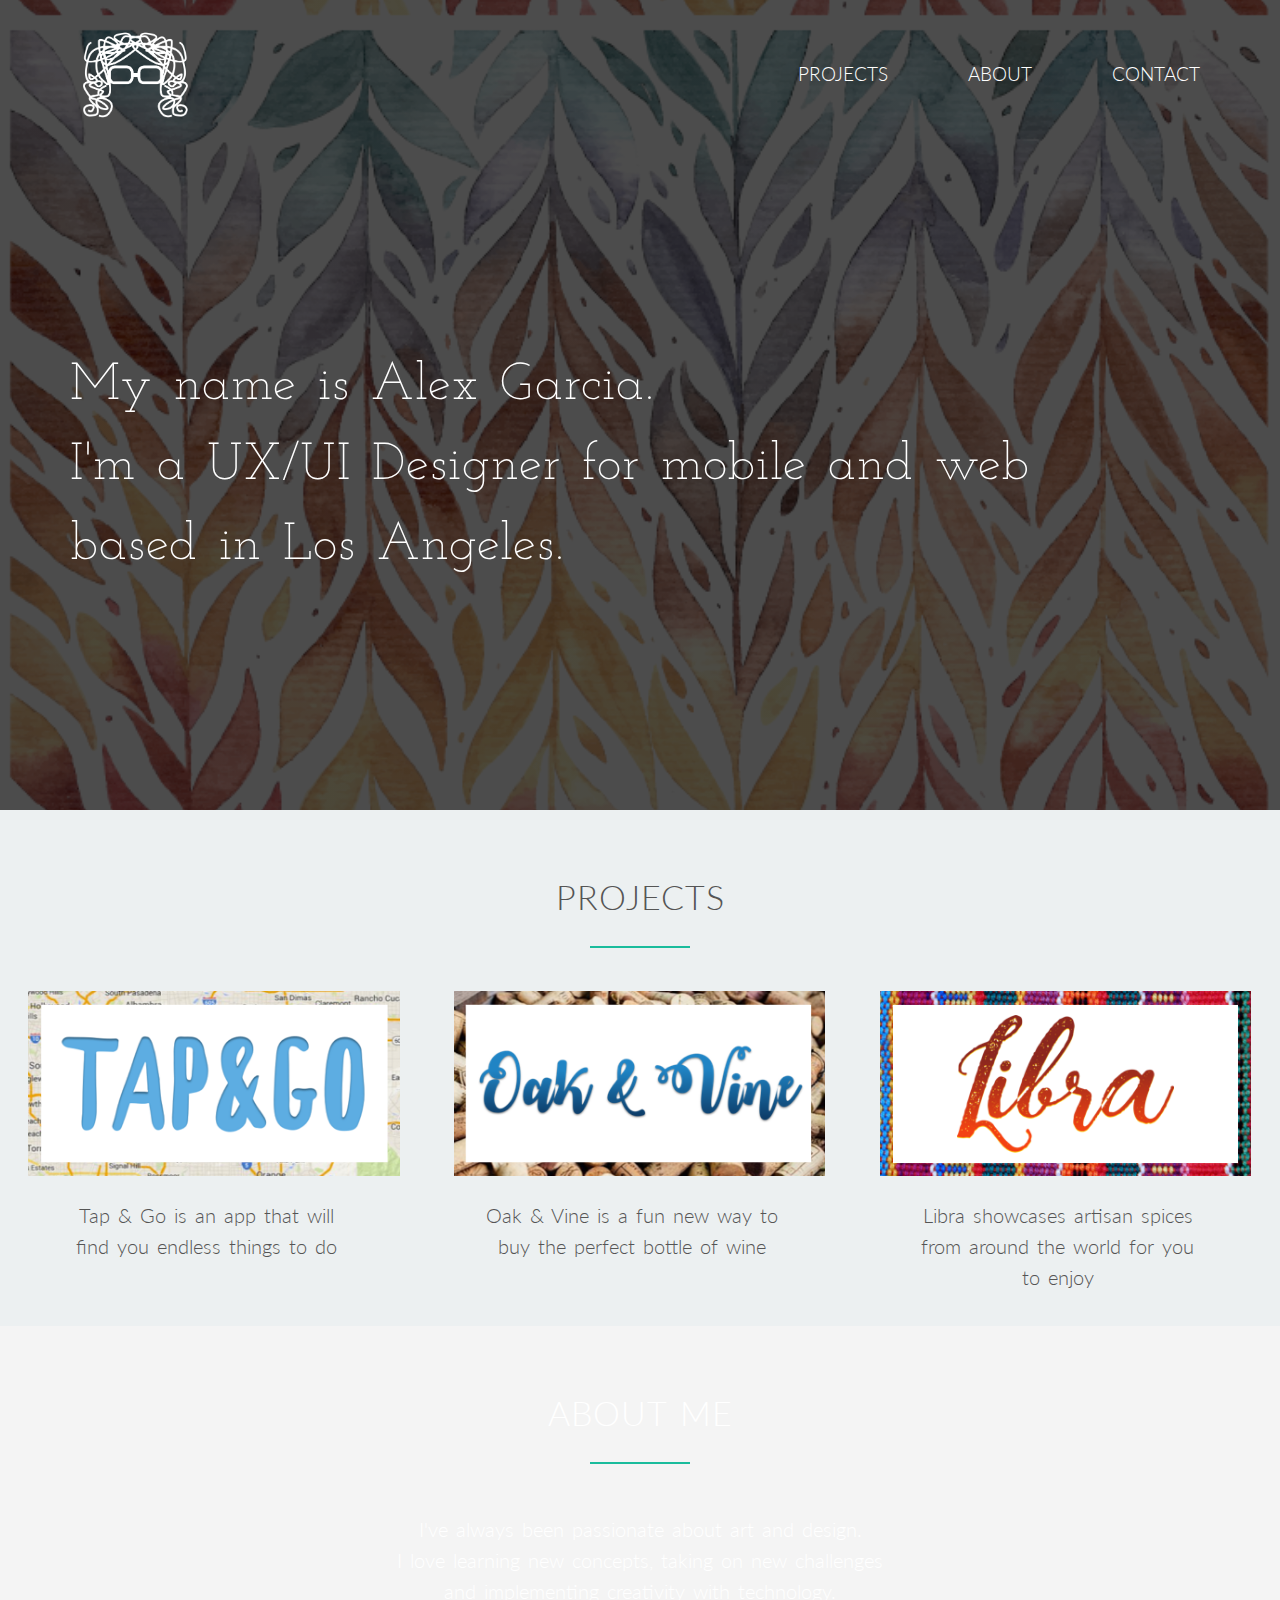
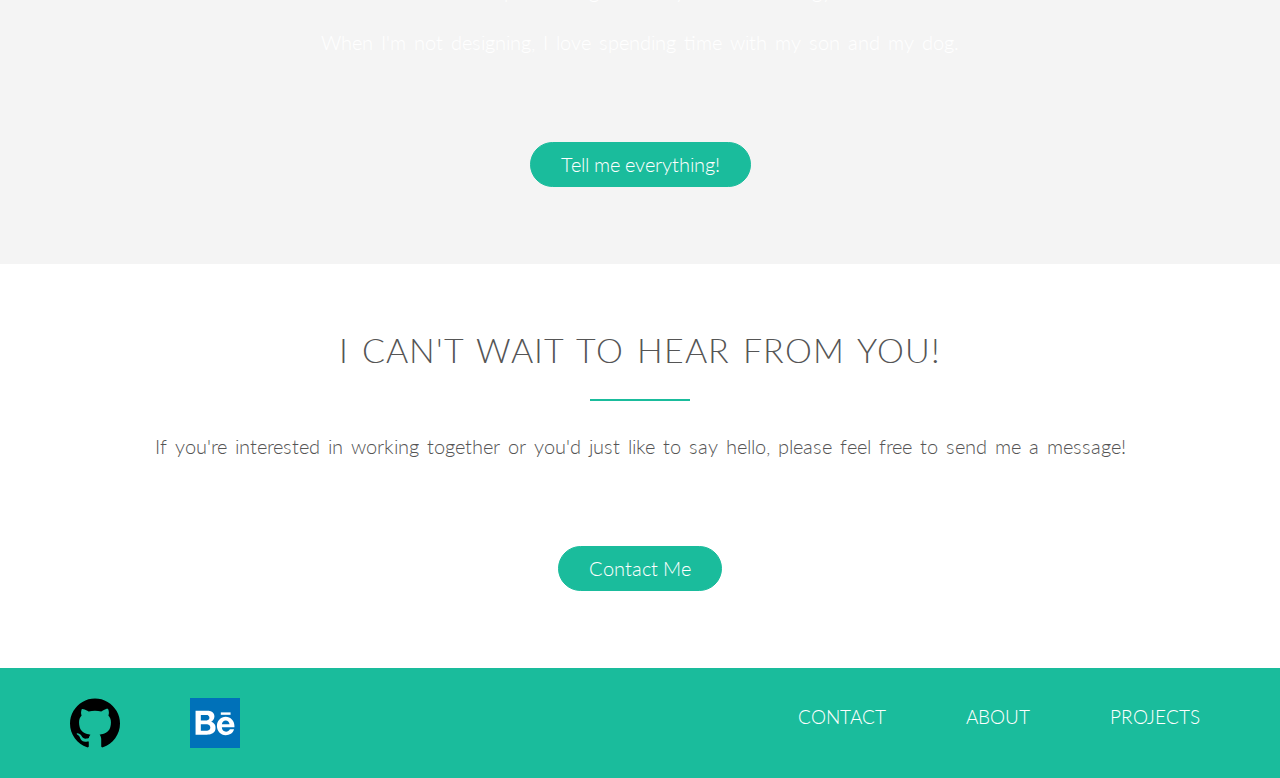
==== index.html @ c949fff4 "fixed some padding" ====
<!DOCTYPE html>
<html>
<head>
<title>Alex Garcia - Web Designer</title>
    
    <link rel="stylesheet" type="text/css" href="styles/normalize.css">
    <link rel="stylesheet" type="text/css" href="styles/main.css">
    <link rel="stylesheet" type="text/css" href="styles/form.css">
    <link href="https://fonts.googleapis.com/css?family=Lato:300,400" rel="stylesheet">
    <link href="https://fonts.googleapis.com/css?family=Josefin+Slab:300" rel="stylesheet">
    
        <!-- Global site tag (gtag.js) - Google Analytics -->
<script async src="https://www.googletagmanager.com/gtag/js?id=UA-108072316-1"></script>
<script>
  window.dataLayer = window.dataLayer || [];
  function gtag(){dataLayer.push(arguments);}
  gtag('js', new Date());

  gtag('config', 'UA-108072316-1');
</script>
    
</head>

<body>
    
    <header>
            <nav>
                <div class="row">
                    <a href="index.html"><img src="assets/alexface.png" alt="logo" class="logo"></a>
                    <ul class="main-nav">
                        <li><a href="#projects">Projects</a></li>
                        <li><a href="about.html">About</a></li>
                        <li><a href="contact.html">Contact</a></li>
                    </ul>
                </div>
            </nav>          
            
        <div class="hero-text-box">
            <h1>My name is Alex Garcia. <br> I'm a UX/UI Designer for mobile and web <br> based in Los Angeles.</h1>
        </div>
        
    </header>
        
        <section  id="projects" class="section-projects">
            <div class="row">
                <h2>Projects</h2>
            </div>
            <div class="row">
                <div class="col span-1-of-3">
                    <div class="projects">
                        <a href="tapgo.html"><img src="assets/tapgohover1.png"></a>
                        <p class="summary">Tap & Go is an app that will find you endless things to do</p> 
                    </div>
                </div>     
                
                 <div class="col span-1-of-3">
                    <div class="projects">
                        <a href="oakvine.html"><img src="assets/oakvinehover1.png"></a>
                        <p class="summary">Oak & Vine is a fun new way to buy the perfect bottle of wine</p> 
                     </div>
                </div>
                
                 <div class="col span-1-of-3">
                    <div class="projects">
                        <a href="libra.html"><img src="assets/librahover1.png"></a>
                        <p class="summary">Libra showcases artisan spices from around the world for you to enjoy</p> 
                        </div>
                     </div>
        </div>
    </section>
    
        <section class="section-about" id="about">
            <div class="row">
                <h2>About Me</h2>
            </div>
            
            <div class="row">
                <p class="summary">I've always been passionate about art and design. <br>
                    I love learning new concepts, taking on new challenges <br>
                    and implementing creativity with technology.
                </p> 
                <p class="summary">When I'm not designing, I love spending time with my son and my dog.
                </p> 
                
            </div>
            <div class="padding-btm"><a href="about.html" class="btn btn-full">Tell me everything!</a></div>
            </section>
            
            
        <section id="contact" class="section-contact">
            <div class="row">
                <h2>I can't wait to hear from you!</h2>
                <p> If you're interested in working together or you'd just like to say hello, please feel free to send me a message!</p>
                <div class="padding-btm"><a href="contact.html" class="btn btn-full">Contact Me</a></div>
            </div>
        </section> 
    
        <section class="footer-section">
            <div class="row">
                  <ul class="footer-nav-ext">
                    <li><a href="#" class="btn-app"><img src="assets/github.svg" alt="github"></a></li>
                    <li><a href="#" class="btn-app"><img src="assets/behance.svg" alt="behance"></a></li>
                </ul>
                
                    <ul class="footer-nav">
                        <li><a href="#projects">Projects</a></li>
                        <li><a href="about.html">About</a></li>
                        <li><a href="contact.html">Contact</a></li>
                    </ul>
            </div>
        </section>
                
    </body>
</html>
---- styles/main.css ----
/*-------------------------*/
/*-- BASIC SETUP ----------*/
/*-------------------------*/

html {
    background-color: #f4f4f4;
    color: #555;
    font-family: 'Lato', 'Arial', sans-serif;
    font-size: 20px;
    text-rendering: optimizeLegibility;
}


div {
    text-align: center;
}

.container {
  width: 90%;
  margin: 0 auto;
}

.row-oak {
    max-width: 1140px;
    margin: 0 auto;
    margin-top: 5%;
    margin: 0 auto;
}

.box {
    padding: 1%;
}

.clearfix {zoom: 1}
.clearfix:after {
    content: '.';
    clear: both;
    display: block;
    height: 0;
    visibility: hidden;
}

.summary-about {
    font-size: 110%;
    text-align: center;
    font-weight: 300;
    line-height: 175%;
    color: #fff;
}


.summary-proto {
    font-size: 100%;
    text-align: center;
    font-weight: 300;
    line-height: 175%;
    color: #555;
    margin: 0px 80px 20px 80px;
}

.row-pad {
    margin-top: 30px;
}


.no-pad h2 {
    margin-top: 0% !important;
}

/*-------------------------*/
/*-- HEADER  --------------*/
/*-------------------------*/

header {
    background-image: linear-gradient(rgba(0, 0, 0, 0.7), rgba(0, 0, 0, 0.7)), url(img/watercolor.png);
    background-size: contain;
    background-position: center;
    height: 90vh;
    background-attachment: fixed;
}

.hero-text-box {
    position: absolute;
    width: 1140px;
    top: 50%;
    left: 50%;
    transform: translate(-50%, -50%); 
}

h1 {
    margin-top: 6%;
    color: #fff; 
    font-size: 260%;
    line-height: 80px;
    text-align: left;
    font-family: 'Josefin Slab';
    letter-spacing: 1px;
    word-spacing: 4px;
    font-weight: 300;
}

 
h2 {
    font-weight: 300;
    text-transform: uppercase;
    letter-spacing: 1px;
    word-spacing: 3px;
    font-size: 170%;
    text-align: center;
    margin-bottom: 30px;
    padding-top: 3%;
}


    

h2:after {
    display: block;
    height: 2px;
    background-color: #1abc9c;
    content: " ";
    width: 100px;
    margin: 0 auto;
    margin-top: 30px;
}

h3 {
    font-weight: 300;
    text-transform: uppercase;
    letter-spacing: 1px;
    word-spacing: 3px;
    font-size: 110%;
    text-align: center;
    color: #1abc9c;
    margin-top: 12%;
}

p {
    font-size: 100%;
    line-height: 155%;
    font-weight: 300;
    word-spacing: 3px;
    padding: 0px 60px 0px 60px;
    text-align: center;
}


p2 {
    font-size: 100%;
    line-height: 160%;
    font-weight: 300;
    word-spacing: 3px;
    padding: 0px 210px 0px 210px;
    text-align: center;
}

.logo {
    height: 90px;
    width: auto;
    float: left;
    margin-left: 80px;
    margin-top: 30px;
}


.span-pad {
    margin-top: 30px;
}


/*-------------------------*/
/*-- NAVIGATION    --------*/
/*-------------------------*/

.main-nav {
    float: right; 
    list-style: none;
    margin-top: 55px;
    padding-right: 80px;
}

.main-nav li {
    display: inline-block;
    margin-left: 80px;
}


.main-nav li a:link,
.main-nav li a:visited {
    padding: 8px 0px;
    color: #fff;
    text-decoration: none;
    text-transform: uppercase;
    font-size: 95%;
    font-weight: 300;
    border-bottom: 2px solid transparent;
    transition: border-bottom 0.2s;
}

.main-nav li a:hover,
.main-nav li a:active {
    border-bottom: 2px solid #1abc9c;
}

/*-------------------------*/
/*-- PROJECTS   --------*/
/*-------------------------*/

.section-projects h2,
.section-projects h3,
.section-projects p {
    color: #555;
    text-align: center;
}

.section-steps {
    background-color: #ecf0f1;
}

.steps-box:first-child {
    text-align: center;
    margin-top: 60px;
}

/*.project-buttons {
    margin-top: 40px;
    margin-bottom: 30px;
} */

.btn-app:link,
.btn-app:visited {
    border: 0;
}

.btn-app img {
    height: 50px;
    width: auto;
    padding-left: 50px;
    display: block;
}

.section-projects {
    background-color: #ecf0f1;
    background-size: contain;
    background-attachment: fixed;
}

.projects img {
    width: 90%;
    height: auto; 
    margin-left: 15px;
}

.padding-btm {
    padding-bottom: 6%;
}

.padding-top {
    padding-top: 6%;
}


.margin-right {
    margin-right: 6%;
}

.proj-title {
    background-color: #f4f4f4;
    padding-top: 5px;
    height: 175px;
    text-align: center;
}

/*-------------------------*/
/*-- ABOUT ME      --------*/
/*-------------------------*/


.section-about {
    background-image: linear-gradient(rgba(0, 0, 0, 0.7), rgba(0, 0, 0, 0.7)), url(img/watercolor2.jpg);
    background-size: contain;
    background-position: center;
    height: 100;
    background-attachment: fixed;
}

.section-about h2 {
    color: #fff;
    font-size: 170%;
    text-align: center;
    margin-bottom: 30px;
    font-weight: 300;
}

.section-about h3 {
    color: #fff;
    font-size: 130%;
}

.section-about p {
    color: #fff;
    font-weight: 300;
}

/*-------------------------*/
/*-- FOOTER       --------*/
/*-------------------------*/


.footer-section {
    background-color: #1abc9c;
    padding: 30px 0px;
    
}

.footer-nav li {
    float: right; 
    list-style: none;
    display: inline-block;
    margin-right: 80px;
}


.footer-nav li a:link,
.footer-nav li a:visited {
    padding: 8px 0px;
    color: #fff;
    text-decoration: none;
    text-transform: uppercase;
    font-size: 95%;
    font-weight: 300;
    border-bottom: 2px solid transparent;
    transition: border-bottom 0.2s;
}

.footer-nav li a:hover,
.footer-nav li a:active {
    border-bottom: 2px solid #555;
}


.footer-nav-ext li{
    float: left; 
    list-style: none;
    display: inline;
    margin-left: 20px;
}


/*-------------------------*/
/*-- BUTTONS       --------*/
/*-------------------------*/

.btn:link,
.btn:visited,
input[type=submit] {
    display: inline-block;
    padding: 10px 30px;
    font-weight: 300;
    text-decoration: none;
    border-radius: 200px; 
    transition: background-color 0.2s, border 0.2s, color 0.2s;
    margin-top: 5%;
}

.btn-full:link,
.btn-full:visited,
input[type=submit] {
    background-color: #1abc9c;
    border: 1px solid #1abc9c;
    color: #fff;
}


.btn-full:hover,
.btn-full:active {
    border: 1px solid #16a085;
}
    

.btn:hover,
.btn:active,
input[type=submit]:hover,
input[type=submit]:active {
    background-color: #16a085;
}

/*-------------------------*/
/*-- TAP & GO      --------*/
/*-------------------------*/


.nav-tap {
    background-image: linear-gradient(rgba(0, 0, 0, 0.7), rgba(0, 0, 0, 0.7)), url(img/watercolor.png);
    background-size: contain;
    background-position: center;
    height: 150px;
    background-attachment: fixed;
}

.next-btn {
    margin-top: -25px;
    margin-bottom: 3%;
}

.btn-txt {
    color: #1abc9c;
    display: inline-block;
    margin-left: 85%;
}


.next-section {
    margin: -60px;
}

.tap-title h2:after {
    display: block;
    height: 2px;
    background-color: transparent;
    content: " ";
    width: 100px;
    margin: 0 auto;
    margin-top: 30px;
}

.tap-hero {
    background-color: #fff;
    text-align: center;
}

.tap-hero h2 {
    margin-top: 60px;
}

.tap-screens {
    margin-top: 40px;
    background-color: #fff;
    vertical-align: middle; 
}

.img3 {
    margin-left: 140px;
    resize: 180%
}

.tap-event {
    margin-left: 120px;
    width: 58%;
    height: auto;
}

.tap-case {
    background-image: linear-gradient(rgba(0, 0, 0, 0.7), rgba(0, 0, 0, 0.7)), url(img/watercolor.png);
    background-size: contain;
    background-position: center;
    height: 150;
    background-attachment: fixed;
    color: #fff;
}

.tap-sec-headers {
    padding-bottom: 50px;
}

.tappy {
    margin-top: -40px;
}

.persona {
    width: 550px;
    height: auto;
    padding: 10px 0px 10px 0px;
}


/*-------------------------*/
/*-- OAK & VINE    --------*/
/*-------------------------*/

.oak-title h2:after {
    display: block;
    height: 2px;p
    background-color: transparent;
    content: " ";
    width: 100px;
    margin: 0 auto;
    margin-top: 30px;
}

.oak-hero {
    background-image: url(img/oakheroimage.png);
    background-size: cover;
    background-position: center;
    height: 300px;
    color: #fff;
    
}

.oak-screens {
    background-color: #fff;
    vertical-align: middle; 
}


.oak-screens h3 {
    margin: 60px 30px;
}

.oak-style img {
    margin-top: 3%;
    height: 450px;
    width: auto;
    margin-bottom: 3%;
}

.oak-style:last-child img {
    margin-top: 30px;
    height: auto;
    width: 600px;
    margin-left: 22%;
}


/*-------------------------*/
/*-- LIBRA         --------*/
/*-------------------------*/

.libra-title {
    background-color: #f4f4f4;
    padding-top: 10px;
    height: 180px;
    text-align: center;
}

.libra-hero {
    background-image: url(img/libraheroimage.png);
    background-size: cover;
    background-position: center;
    height: 300px;
    color: #fff;
   
}

.libra-screens {
    background-color: #f4f4f4;
    vertical-align: middle; 
}


.libra-pkg {
    margin-left: 22%;
}

.libra-style  {
    padding: 40px;
}

/*-------------------------*/
/*-- ABOUT         --------*/
/*-------------------------*/
/* GREEN COLOR: #16a085 */

.selfie {
    height: 400px;
    width: auto;
    margin-left: 20%;
    border-radius: 20%;
    transform: rotate(-7deg);
    box-shadow: 2px 2px 10px #16a085;
}


.alex-about {
    background-color: #fff;
    vertical-align: middle; 
    margin-top: 35px;
}


/*-------------------------*/
/*-- DROPDOWN MENU --------*/
/*-------------------------*/
/* GREEN COLOR: #16a085 */

ul {     
    padding:0;     
    margin:0;   
}    
a {    
    display:block;    
    text-decoration: none;
    
}    
li {    
    display:block;     
    float:left; 
    
}    
li ul li {    
    float:none;    
}    
li ul {    
    display:none;     
    position:absolute;     
    z-index:1    
}    
li:hover ul {    
    display:block;
}    
    
/*DROPDOWN STYLING:*/    
#menu {    
    height:30px    
}    
#menu a {    
    color:#16a085;     
    padding:10px 15px 10px 15px;    
}    
#menu a:hover {    
    color:#F4F4F4;    
}    
#menu li {    
    background-color:#F4F4F4;     
    border:solid 1px #16a085;      
    margin-left:-1px; 
    width: 200%;
}    
#menu li:hover {    
    background-color: #16a085; 
    transition: background-color 0.5s ease;
}  

/*-------------------------*/
/*-- CONTACT --------------*/
/*-------------------------*/

#fixed-footer .by .button {
    display: none;
}


.section-contact {
    background-color: #ffffff;
}


/*-------------------------*/
/*-- MEDIA QUERIES --------*/
/*-------------------------*/
---- styles/form.css ----
/*  SECTIONS  ============================================================================= */

.section {
	clear: both;
	padding: 0px;
	margin: 0px;
}

/*  GROUPING  ============================================================================= */

.row {
    zoom: 1; /* For IE 6/7 (trigger hasLayout) */
}

.row:before,
.row:after {
    content:"";
    display:table;
}
.row:after {
    clear:both;
}

/*  GRID COLUMN SETUP   ==================================================================== */

.col {
	display: block;
	float:left;
	margin: 1% 0 1% 1%;
}

.col:first-child { margin-left: 0; } /* all browsers except IE6 and lower */


/*  REMOVE MARGINS AS ALL GO FULL WIDTH AT 480 PIXELS */

@media only screen and (max-width: 480px) {
	.col { 
		/*margin: 1% 0 1% 0%;*/
        margin: 0;
	}
}


/*  GRID OF TWO   ============================================================================= */


.span-2-of-2 {
	width: 100%;
}

.span-1-of-2 {
	width: 49.2%;
}

/*  GO FULL WIDTH AT LESS THAN 480 PIXELS */

@media only screen and (max-width: 480px) {
	.span-2-of-2 {
		width: 100%; 
	}
	.span-1-of-2 {
		width: 100%; 
	}
}


/*  GRID OF THREE   ============================================================================= */

	
.span-3-of-3 {
	width: 100%; 
}

.span-2-of-3 {
	width: 66.13%; 
}

.span-1-of-3 {
	width: 32.26%; 
}


/*  GO FULL WIDTH AT LESS THAN 480 PIXELS */

@media only screen and (max-width: 480px) {
	.span-3-of-3 {
		width: 100%; 
	}
	.span-2-of-3 {
		width: 100%; 
	}
	.span-1-of-3 {
		width: 100%;
	}
}

/*  GRID OF FOUR   ============================================================================= */

	
.span-4-of-4 {
	width: 100%; 
}

.span-3-of-4 {
	width: 74.6%; 
}

.span-2-of-4 {
	width: 49.2%; 
}

.span-1-of-4 {
	width: 23.8%; 
}


/*  GO FULL WIDTH AT LESS THAN 480 PIXELS */

@media only screen and (max-width: 480px) {
	.span-4-of-4 {
		width: 100%; 
	}
	.span-3-of-4 {
		width: 100%; 
	}
	.span-2-of-4 {
		width: 100%; 
	}
	.span-1-of-4 {
		width: 100%; 
	}
}


/*  GRID OF FIVE   ============================================================================= */

	
.span-5-of-5 {
	width: 100%;
}

.span-4-of-5 {
  	width: 79.68%; 
}

.span-3-of-5 {
  	width: 59.36%; 
}

.span-2-of-5 {
  	width: 39.04%;
}

.span-1-of-5 {
  	width: 18.72%;
}


/*  GO FULL WIDTH AT LESS THAN 480 PIXELS */

@media only screen and (max-width: 480px) {
	.span-5-of-5 {
		width: 100%; 
	}
	.span-4-of-5 {
		width: 100%; 
	}
	.span-3-of-5 {
		width: 100%; 
	}
	.span-2-of-5 {
		width: 100%; 
	}
	.span-1-of-5 {
		width: 100%; 
	}
}


/*  GRID OF SIX   ============================================================================= */


.span-6-of-6 {
	width: 100%;
}

.span-5-of-6 {
  	width: 83.06%;
}

.span-4-of-6 {
  	width: 66.13%;
}

.span-3-of-6 {
  	width: 49.2%;
}

.span-2-of-6 {
  	width: 32.26%;
}

.span-1-of-6 {
  	width: 15.33%;
}


/*  GO FULL WIDTH AT LESS THAN 480 PIXELS */

@media only screen and (max-width: 480px) {
	.span-6-of-6 {
		width: 100%; 
	}
	.span-5-of-6 {
		width: 100%; 
	}
	.span-4-of-6 {
		width: 100%; 
	}
	.span-3-of-6 {
		width: 100%; 
	}
	.span-2-of-6 {
		width: 100%; 
	}
	.span-1-of-6 {
		width: 100%; 
	}
}



/*  GRID OF SEVEN   ============================================================================= */


.span-7-of-7 {
	width: 100%;
}

.span-6-of-7 {
	width: 85.48%;
}

.span-5-of-7 {
  	width: 70.97%;
}

.span-4-of-7 {
  	width: 56.45%;
}

.span-3-of-7 {
  	width: 41.94%;
}

.span-2-of-7 {
  	width: 27.42%;
}

.span-1-of-7 {
  	width: 12.91%;
}


/*  GO FULL WIDTH AT LESS THAN 480 PIXELS */

@media only screen and (max-width: 480px) {
	.span-7-of-7 {
		width: 100%; 
	}
	.span-6-of-7 {
		width: 100%; 
	}
	.span-5-of-7 {
		width: 100%; 
	}
	.span-4-of-7 {
		width: 100%; 
	}
	.span-3-of-7 {
		width: 100%; 
	}
	.span-2-of-7 {
		width: 100%; 
	}
	.span-1-of-7 {
		width: 100%; 
	}
}


/*  GRID OF EIGHT   ============================================================================= */

	
.span-8-of-8 {
	width: 100%;
}

.span-7-of-8 {
	width: 87.3%; 
}

.span-6-of-8 {
	width: 74.6%; 
}

.span-5-of-8 {
	width: 61.9%; 
}

.span-4-of-8 {
	width: 49.2%; 
}

.span-3-of-8 {
	width: 36.5%;
}

.span-2-of-8 {
	width: 23.8%; 
}

.span-1-of-8 {
	width: 11.1%; 
}


/*  GO FULL WIDTH AT LESS THAN 480 PIXELS */

@media only screen and (max-width: 480px) {
	.span-8-of-8 {
		width: 100%; 
	}
	.span-7-of-8 {
		width: 100%; 
	}
	.span-6-of-8 {
		width: 100%; 
	}
	.span-5-of-8 {
		width: 100%; 
	}
	.span-4-of-8 {
		width: 100%; 
	}
	.span-3-of-8 {
		width: 100%; 
	}
	.span-2-of-8 {
		width: 100%; 
	}
	.span-1-of-8 {
		width: 100%; 
	}
}


/*  GRID OF NINE   ============================================================================= */


.span-9-of-9 {
	width: 100%;
}

.span-8-of-9 {
	width: 88.71%;
}

.span-7-of-9 {
	width: 77.42%; 
}

.span-6-of-9 {
	width: 66.13%; 
}

.span-5-of-9 {
	width: 54.84%; 
}

.span-4-of-9 {
	width: 43.55%; 
}

.span-3-of-9 {
	width: 32.26%;
}

.span-2-of-9 {
	width: 20.97%; 
}

.span-1-of-9 {
	width: 9.68%; 
}


/*  GO FULL WIDTH AT LESS THAN 480 PIXELS */

@media only screen and (max-width: 480px) {
	.span-9-of-9 {
		width: 100%; 
	}
	.span-8-of-9 {
		width: 100%; 
	}
	.span-7-of-9 {
		width: 100%; 
	}
	.span-6-of-9 {
		width: 100%; 
	}
	.span-5-of-9 {
		width: 100%; 
	}
	.span-4-of-9 {
		width: 100%; 
	}
	.span-3-of-9 {
		width: 100%; 
	}
	.span-2-of-9 {
		width: 100%; 
	}
	.span-1-of-9 {
		width: 100%; 
	}
}


/*  GRID OF TEN   ============================================================================= */


.span-10-of-10 {
	width: 100%;
}

.span-9-of-10 {
	width: 89.84%;
}

.span-8-of-10 {
	width: 79.68%;
}

.span-7-of-10 {
	width: 69.52%; 
}

.span-6-of-10 {
	width: 59.36%; 
}

.span-5-of-10 {
	width: 49.2%; 
}

.span-4-of-10 {
	width: 39.04%; 
}

.span-3-of-10 {
	width: 28.88%;
}

.span-2-of-10 {
	width: 18.72%; 
}

.span-1-of-10 {
	width: 8.56%; 
}


/*  GO FULL WIDTH AT LESS THAN 480 PIXELS */

@media only screen and (max-width: 480px) {
	.span-10-of-10 {
		width: 100%; 
	}
	.span-9-of-10 {
		width: 100%; 
	}
	.span-8-of-10 {
		width: 100%; 
	}
	.span-7-of-10 {
		width: 100%; 
	}
	.span-6-of-10 {
		width: 100%; 
	}
	.span-5-of-10 {
		width: 100%; 
	}
	.span-4-of-10 {
		width: 100%; 
	}
	.span-3-of-10 {
		width: 100%; 
	}
	.span-2-of-10 {
		width: 100%; 
	}
	.span-1-of-10 {
		width: 100%; 
	}
}


/*  GRID OF ELEVEN   ============================================================================= */

.span-11-of-11 {
	width: 100%;
}

.span-10-of-11 {
	width: 90.76%;
}

.span-9-of-11 {
	width: 81.52%;
}

.span-8-of-11 {
	width: 72.29%;
}

.span-7-of-11 {
	width: 63.05%; 
}

.span-6-of-11 {
	width: 53.81%; 
}

.span-5-of-11 {
	width: 44.58%; 
}

.span-4-of-11 {
	width: 35.34%; 
}

.span-3-of-11 {
	width: 26.1%;
}

.span-2-of-11 {
	width: 16.87%; 
}

.span-1-of-11 {
	width: 7.63%; 
}


/*  GO FULL WIDTH AT LESS THAN 480 PIXELS */

@media only screen and (max-width: 480px) {
	.span-11-of-11 {
		width: 100%; 
	}
	.span-10-of-11 {
		width: 100%; 
	}
	.span-9-of-11 {
		width: 100%; 
	}
	.span-8-of-11 {
		width: 100%; 
	}
	.span-7-of-11 {
		width: 100%; 
	}
	.span-6-of-11 {
		width: 100%; 
	}
	.span-5-of-11 {
		width: 100%; 
	}
	.span-4-of-11 {
		width: 100%; 
	}
	.span-3-of-11 {
		width: 100%; 
	}
	.span-2-of-11 {
		width: 100%; 
	}
	.span-1-of-11 {
		width: 100%; 
	}
}


/*  GRID OF TWELVE   ============================================================================= */

.span-12-of-12 {
	width: 100%;
}

.span-11-of-12 {
	width: 91.53%;
}

.span-10-of-12 {
	width: 83.06%;
}

.span-9-of-12 {
	width: 74.6%;
}

.span-8-of-12 {
	width: 66.13%;
}

.span-7-of-12 {
	width: 57.66%; 
}

.span-6-of-12 {
	width: 49.2%; 
}

.span-5-of-12 {
	width: 40.73%; 
}

.span-4-of-12 {
	width: 32.26%; 
}

.span-3-of-12 {
	width: 23.8%;
}

.span-2-of-12 {
	width: 15.33%; 
}

.span-1-of-12 {
	width: 6.86%; 
}


/*  GO FULL WIDTH AT LESS THAN 480 PIXELS */

@media only screen and (max-width: 480px) {
	.span-12-of-12 {
		width: 100%; 
	}
	.span-11-of-12 {
		width: 100%; 
	}
	.span-10-of-12 {
		width: 100%; 
	}
	.span-9-of-12 {
		width: 100%; 
	}
	.span-8-of-12 {
		width: 100%; 
	}
	.span-7-of-12 {
		width: 100%; 
	}
	.span-6-of-12 {
		width: 100%; 
	}
	.span-5-of-12 {
		width: 100%; 
	}
	.span-4-of-12 {
		width: 100%; 
	}
	.span-3-of-12 {
		width: 100%; 
	}
	.span-2-of-12 {
		width: 100%; 
	}
	.span-1-of-12 {
		width: 100%; 
	}
}
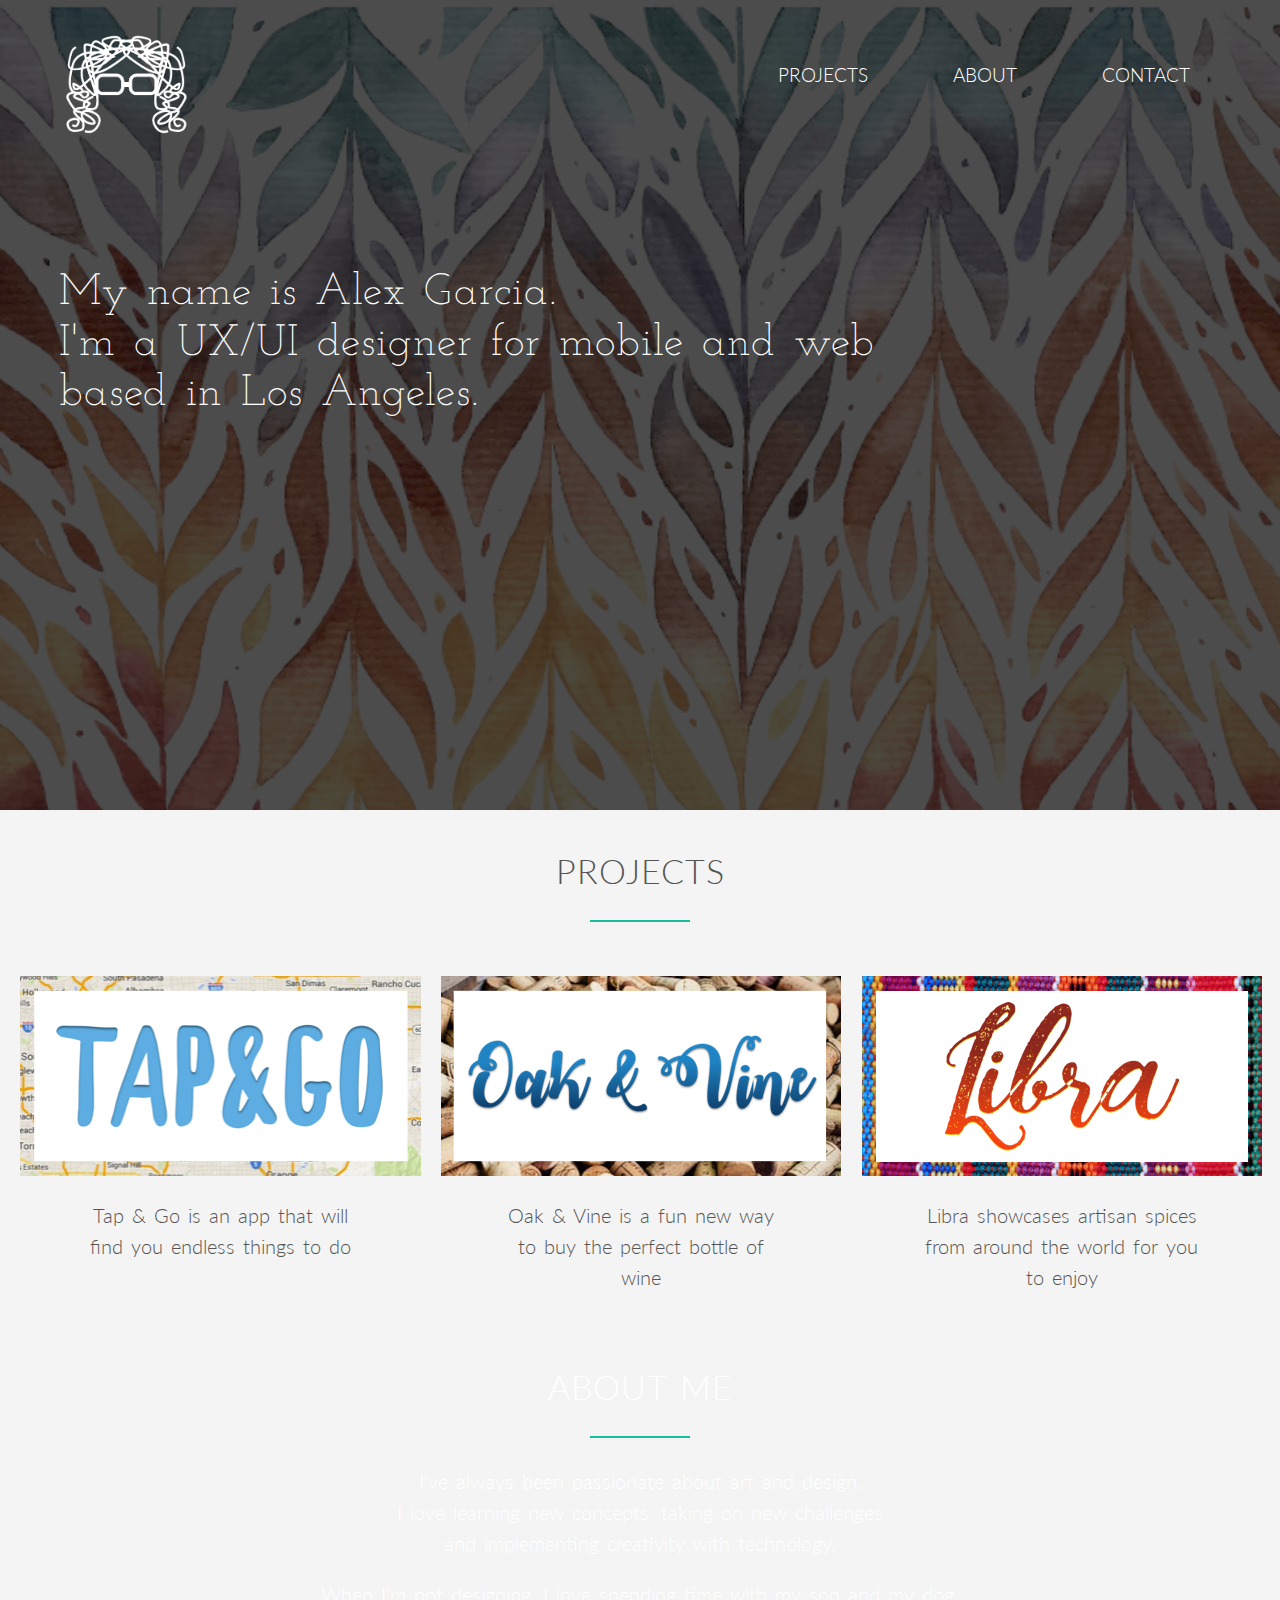
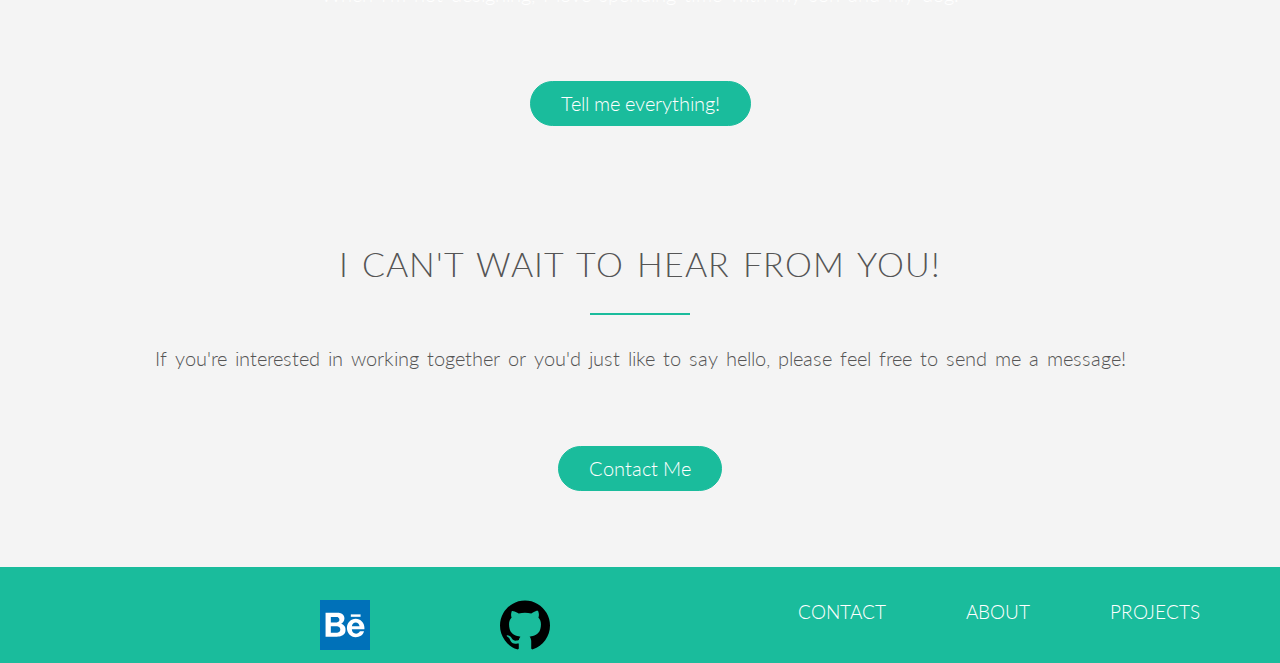
==== commit b965b771: "new grid css" ====
--- a/index.html
+++ b/index.html
@@ -1,15 +1,21 @@
 <!DOCTYPE html>
 <html>
 <head>
-<title>Alex Garcia - Web Designer</title>
-    
+    <title>Alex Garcia - Web Designer</title>
+    <meta charset="utf-8">
+    <meta name="viewport" content="width=device-width, initial-scale=1"/>
+    
+    <!-- Stylesheets -->
     <link rel="stylesheet" type="text/css" href="styles/normalize.css">
     <link rel="stylesheet" type="text/css" href="styles/main.css">
-    <link rel="stylesheet" type="text/css" href="styles/form.css">
+    <link rel="stylesheet" type="text/css" href="styles/form.css"> 
+    
+    
+    <!-- Fonts -->
     <link href="https://fonts.googleapis.com/css?family=Lato:300,400" rel="stylesheet">
     <link href="https://fonts.googleapis.com/css?family=Josefin+Slab:300" rel="stylesheet">
     
-        <!-- Global site tag (gtag.js) - Google Analytics -->
+    <!-- Global site tag (gtag.js) - Google Analytics -->
 <script async src="https://www.googletagmanager.com/gtag/js?id=UA-108072316-1"></script>
 <script>
   window.dataLayer = window.dataLayer || [];
@@ -23,6 +29,99 @@
 
 <body>
     
+    <!-- Header & Navigation -->
+    <header>
+        <div class="section group bg-leaf-1">
+            <div class="col span_6_of_12">
+                <a href="index.html"><img id="logo" src="assets/alexface.png" alt="logo" class="logo"></a>
+            </div>
+            <div class="col span_6_of_12">
+                <ul class="main-nav">
+                    <li><a href="#projects">Projects</a></li>
+                    <li><a href="about.html">About</a></li>
+                    <li><a href="contact.html">Contact</a></li>
+                </ul>
+            </div>
+            <div class="col span_12_of_12">
+                <h1>My name is Alex Garcia. <br> I'm a UX/UI designer for mobile and web <br> based in Los Angeles.</h1>
+            </div>
+            
+        </div>
+    </header>
+    
+    
+    <!-- Projects -->
+    <div class="section group sub-nav">
+        <div class="col span_12_of_12">
+            <h2>Projects</h2>
+        </div> 
+        <div class="col span_4_of_12">
+                <a href="tapgo.html"><img src="assets/tapgohover1.png"></a>
+                <p>Tap & Go is an app that will find you endless things to do
+                </p> 
+        </div>     
+                
+        <div class="col span_4_of_12">
+                <a href="oakvine.html"><img src="assets/oakvinehover1.png"></a>
+                <p>Oak & Vine is a fun new way to buy the perfect bottle of wine</p> 
+            </div>
+                
+        <div class="col span_4_of_12">
+                <a href="libra.html"><img src="assets/librahover1.png"></a>
+                <p>Libra showcases artisan spices from around the world for you to enjoy</p> 
+        </div>
+    </div>
+    
+    <!-- About Me -->
+    <div class="section group bg-leaf-2">
+        <div class="col span_12_of_12">
+            <h2 style="color:#ffffff">About Me</h2>
+                <p style="color:#ffffff" >
+                I've always been passionate about art and design. <br>
+                    I love learning new concepts, taking on new challenges <br>
+                    and implementing creativity with technology.
+                </p> 
+                <p style="color:#ffffff">When I'm not designing, I love spending time with my son and my dog.
+                </p> 
+            <div style="text-align:center"><a href="about.html" class="btn btn-full">Tell me everything!</a></div>
+        </div> 
+    </div>
+    
+    <!-- Contact -->
+    <div class="section group">
+        <div class="col span_12_of_12">
+            <h2>I can't wait to hear from you!</h2>
+            <p> If you're interested in working together or you'd just like to say hello, please feel free to send me a message!</p>
+            
+            <div style="text-align:center"><a href="contact.html" class="btn btn-full">Contact Me</a></div>
+        </div>
+    </div>
+    
+    
+    <!-- Footer -->
+    <div class="section group footer-nav">
+            <div class="col span_6_of_12">
+                    <ul>
+                    <li><a href="#" class="btn-app"><img src="assets/github.svg" alt="github"></a></li>
+                    <li><a href="#" class="btn-app"><img src="assets/behance.svg" alt="behance"></a></li>
+                    </ul>
+            </div>
+        
+            <div class="col span_6_of_12">
+                    <ul>
+                        <li><a href="#projects">Projects</a></li>
+                        <li><a href="about.html">About</a></li>
+                        <li><a href="contact.html">Contact</a></li>
+                    </ul>
+            </div>
+        </div>
+             
+    </body>
+</html>
+
+    
+   
+   <!-- 
     <header>
             <nav>
                 <div class="row">
@@ -109,9 +208,7 @@
                     </ul>
             </div>
         </section>
-                
-    </body>
-</html>
+-->
 
             
             
--- a/styles/main.css
+++ b/styles/main.css
@@ -1,105 +1,90 @@
-/*-------------------------*/
-/*-- BASIC SETUP ----------*/
-/*-------------------------*/
+/*-------------------------
+GLOBAL STYLES 
+-------------------------*/
 
 html {
-    background-color: #f4f4f4;
-    color: #555;
+    background-color: pink;
+    font-size: 20px;
+}
+
+body {
+    width: 100%;
+    margin: 0 auto;
+    background-color: #F4F4F4;
     font-family: 'Lato', 'Arial', sans-serif;
-    font-size: 20px;
-    text-rendering: optimizeLegibility;
-}
-
-
-div {
-    text-align: center;
-}
-
-.container {
-  width: 90%;
-  margin: 0 auto;
-}
-
-.row-oak {
-    max-width: 1140px;
-    margin: 0 auto;
-    margin-top: 5%;
-    margin: 0 auto;
-}
-
-.box {
-    padding: 1%;
-}
-
-.clearfix {zoom: 1}
-.clearfix:after {
-    content: '.';
-    clear: both;
-    display: block;
-    height: 0;
-    visibility: hidden;
-}
-
-.summary-about {
-    font-size: 110%;
-    text-align: center;
-    font-weight: 300;
-    line-height: 175%;
-    color: #fff;
-}
-
-
-.summary-proto {
-    font-size: 100%;
-    text-align: center;
-    font-weight: 300;
-    line-height: 175%;
-    color: #555;
-    margin: 0px 80px 20px 80px;
-}
-
-.row-pad {
-    margin-top: 30px;
-}
-
-
-.no-pad h2 {
-    margin-top: 0% !important;
-}
-
-/*-------------------------*/
-/*-- HEADER  --------------*/
-/*-------------------------*/
-
-header {
-    background-image: linear-gradient(rgba(0, 0, 0, 0.7), rgba(0, 0, 0, 0.7)), url(img/watercolor.png);
-    background-size: contain;
-    background-position: center;
-    height: 90vh;
-    background-attachment: fixed;
-}
-
-.hero-text-box {
-    position: absolute;
-    width: 1140px;
-    top: 50%;
-    left: 50%;
-    transform: translate(-50%, -50%); 
-}
+    font-weight: 300;
+    color: #532c4c;
+}
+
+img {
+    width: 100%;
+    height: auto;
+}
+
+a {
+    text-decoration: none;
+    color: #534c4c;
+}
+
+
+/*-------------------------
+NAVIGATION 
+-------------------------*/
+
+.logo {
+    text-align: cneter;
+    max-width: 20%;
+    max-height: auto;
+    margin-top: 20px;
+    margin-left: 10%;
+}
+
+.main-nav {
+    float: right; 
+    list-style: none;
+    margin-top: 8%;
+    padding-right: 8%;
+}
+
+.main-nav li {
+    display: inline-block;
+    margin: 0 40px;
+}
+
+
+.main-nav li a:link,
+.main-nav li a:visited {
+    padding: 8px 0px;
+    color: #fff;
+    text-decoration: none;
+    text-transform: uppercase;
+    font-size: 95%;
+    font-weight: 300;
+    border-bottom: 2px solid transparent;
+    transition: border-bottom 0.2s;
+}
+
+.main-nav li a:hover,
+.main-nav li a:active {
+    border-bottom: 2px solid #1abc9c;
+}
+
+/*-------------------------
+HEADERS & TEXT
+-------------------------*/
 
 h1 {
-    margin-top: 6%;
-    color: #fff; 
-    font-size: 260%;
-    line-height: 80px;
-    text-align: left;
     font-family: 'Josefin Slab';
+    margin-left: 3%;
+    margin-top: 8%;
+    font-size: 220%;
+    font-weight: 300;
     letter-spacing: 1px;
     word-spacing: 4px;
-    font-weight: 300;
-}
-
- 
+    color: #FFF;
+}
+
+
 h2 {
     font-weight: 300;
     text-transform: uppercase;
@@ -107,12 +92,9 @@
     word-spacing: 3px;
     font-size: 170%;
     text-align: center;
-    margin-bottom: 30px;
-    padding-top: 3%;
-}
-
-
-    
+    color: #555;
+}
+
 
 h2:after {
     display: block;
@@ -124,6 +106,195 @@
     margin-top: 30px;
 }
 
+
+p {
+    font-size: 100%;
+    line-height: 155%;
+    font-weight: 300;
+    word-spacing: 3px;
+    padding: 0px 60px 0px 60px;
+    text-align: center;
+    color: #555;
+}
+
+/*-------------------------
+BACKGROUNDS
+-------------------------*/
+
+
+.bg-leaf-1 {
+    background-image: linear-gradient(rgba(0, 0, 0, 0.7), rgba(0, 0, 0, 0.7)), url(img/watercolor.png);
+    background-size: cover;
+    background-position: center;
+    height: 90vh;
+    background-attachment: fixed;
+}
+
+.bg-leaf-2 {
+    background-image: linear-gradient(rgba(0, 0, 0, 0.7), rgba(0, 0, 0, 0.7)), url(img/watercolor2.jpg);
+    background-size: cover;
+    background-position: center;
+    height: 100%;
+    background-attachment: fixed;
+}
+
+
+/*-------------------------
+BUTTONS
+-------------------------*/
+.btn:link,
+.btn:visited,
+input[type=submit] {
+    display: inline-block;
+    padding: 10px 30px;
+    font-weight: 300;
+    text-decoration: none;
+    border-radius: 200px; 
+    transition: background-color 0.2s, border 0.2s, color 0.2s;
+    margin-top: 4%; 
+    margin-bottom: 5%
+}
+
+.btn-full:link,
+.btn-full:visited,
+input[type=submit] {
+    background-color: #1abc9c;
+    border: 1px solid #1abc9c;
+    color: #fff;
+}
+
+
+.btn-full:hover,
+.btn-full:active {
+    border: 1px solid #16a085;
+}
+    
+
+.btn:hover,
+.btn:active,
+input[type=submit]:hover,
+input[type=submit]:active {
+    background-color: #16a085;
+}
+
+
+/*-------------------------
+FOOTER
+-------------------------*/
+
+.footer-nav {
+    background-color: #1abc9c;
+    padding: 30px 0px;
+    
+}
+
+.footer-nav li {
+    float: right; 
+    list-style: none;
+    display: inline-block;
+    margin-right: 80px;
+}
+
+
+.footer-nav li a:link,
+.footer-nav li a:visited {
+    padding: 8px 0px;
+    color: #fff;
+    text-decoration: none;
+    text-transform: uppercase;
+    font-size: 95%;
+    font-weight: 300;
+    border-bottom: 2px solid transparent;
+    transition: border-bottom 0.2s;
+}
+
+.footer-nav li a:hover,
+.footer-nav li a:active {
+    border-bottom: 2px solid #555;
+}
+    
+.btn-app img {
+    height: 50px;
+    width: auto;
+    padding-left: 50px;
+    display: block;
+}
+
+.footer-nav-ext li{
+    float: left; 
+    list-style: none;
+    display: inline;
+    margin-left: 20px;
+
+
+
+
+/*-------------------------
+MEDIA QUERIES
+-------------------------*/
+
+@media screen and (min-width: 400px) {
+    h1 {
+        font-size: 150%;
+        margin-top: 1%;
+        text-align: center;
+    } 
+    
+    .bg-leaf-1 {
+        height: 70vh;
+    }
+    
+    .logo  {
+    width: 90%;
+    display: inline-block;
+    margin: 0 auto;
+    }
+    
+    
+    .footer-nav ul {
+        width: 100%;
+        text-align: center;
+        margin: 10px 0;
+        padding: 0;
+    }
+    
+    
+    .footer-nav li {
+        display: block;
+        padding: 10px;
+        background-color: red;
+    }
+    
+    
+    .main-nav {
+        list-style: none;
+        margin-top: 2%;
+        padding-left: 0px;
+        font-size: 100%;
+        text-align: center;
+        background-color: #16a085;
+        padding: 10px;
+        float: none;
+    }
+    
+    .main-nav li {
+        display: inline-block;
+        margin: 0px 15px;
+    }
+
+
+
+
+
+
+
+
+
+
+
+
+/*
+
 h3 {
     font-weight: 300;
     text-transform: uppercase;
@@ -133,147 +304,15 @@
     text-align: center;
     color: #1abc9c;
     margin-top: 12%;
-}
-
-p {
-    font-size: 100%;
-    line-height: 155%;
-    font-weight: 300;
-    word-spacing: 3px;
-    padding: 0px 60px 0px 60px;
-    text-align: center;
-}
-
-
-p2 {
-    font-size: 100%;
-    line-height: 160%;
-    font-weight: 300;
-    word-spacing: 3px;
-    padding: 0px 210px 0px 210px;
-    text-align: center;
-}
-
-.logo {
-    height: 90px;
-    width: auto;
-    float: left;
-    margin-left: 80px;
-    margin-top: 30px;
-}
-
-
-.span-pad {
-    margin-top: 30px;
-}
-
-
-/*-------------------------*/
-/*-- NAVIGATION    --------*/
-/*-------------------------*/
-
-.main-nav {
-    float: right; 
-    list-style: none;
-    margin-top: 55px;
-    padding-right: 80px;
-}
-
-.main-nav li {
-    display: inline-block;
-    margin-left: 80px;
-}
-
-
-.main-nav li a:link,
-.main-nav li a:visited {
-    padding: 8px 0px;
-    color: #fff;
-    text-decoration: none;
-    text-transform: uppercase;
-    font-size: 95%;
-    font-weight: 300;
-    border-bottom: 2px solid transparent;
-    transition: border-bottom 0.2s;
-}
-
-.main-nav li a:hover,
-.main-nav li a:active {
-    border-bottom: 2px solid #1abc9c;
-}
-
-/*-------------------------*/
-/*-- PROJECTS   --------*/
-/*-------------------------*/
-
-.section-projects h2,
-.section-projects h3,
-.section-projects p {
-    color: #555;
-    text-align: center;
-}
-
-.section-steps {
-    background-color: #ecf0f1;
-}
-
-.steps-box:first-child {
-    text-align: center;
-    margin-top: 60px;
-}
-
-/*.project-buttons {
-    margin-top: 40px;
-    margin-bottom: 30px;
-} */
-
-.btn-app:link,
-.btn-app:visited {
-    border: 0;
-}
-
-.btn-app img {
-    height: 50px;
-    width: auto;
-    padding-left: 50px;
-    display: block;
-}
-
-.section-projects {
-    background-color: #ecf0f1;
-    background-size: contain;
-    background-attachment: fixed;
-}
-
-.projects img {
-    width: 90%;
-    height: auto; 
-    margin-left: 15px;
-}
-
-.padding-btm {
-    padding-bottom: 6%;
-}
-
-.padding-top {
-    padding-top: 6%;
-}
-
-
-.margin-right {
-    margin-right: 6%;
-}
-
-.proj-title {
-    background-color: #f4f4f4;
-    padding-top: 5px;
-    height: 175px;
-    text-align: center;
-}
+
+
+
+
+
 
 /*-------------------------*/
 /*-- ABOUT ME      --------*/
-/*-------------------------*/
+/*-------------------------
 
 
 .section-about {
@@ -304,7 +343,7 @@
 
 /*-------------------------*/
 /*-- FOOTER       --------*/
-/*-------------------------*/
+/*-------------------------
 
 
 .footer-section {
@@ -349,45 +388,13 @@
 
 /*-------------------------*/
 /*-- BUTTONS       --------*/
-/*-------------------------*/
-
-.btn:link,
-.btn:visited,
-input[type=submit] {
-    display: inline-block;
-    padding: 10px 30px;
-    font-weight: 300;
-    text-decoration: none;
-    border-radius: 200px; 
-    transition: background-color 0.2s, border 0.2s, color 0.2s;
-    margin-top: 5%;
-}
-
-.btn-full:link,
-.btn-full:visited,
-input[type=submit] {
-    background-color: #1abc9c;
-    border: 1px solid #1abc9c;
-    color: #fff;
-}
-
-
-.btn-full:hover,
-.btn-full:active {
-    border: 1px solid #16a085;
-}
-    
-
-.btn:hover,
-.btn:active,
-input[type=submit]:hover,
-input[type=submit]:active {
-    background-color: #16a085;
-}
+/*-------------------------
+
+
 
 /*-------------------------*/
 /*-- TAP & GO      --------*/
-/*-------------------------*/
+/*-------------------------
 
 
 .nav-tap {
@@ -476,7 +483,7 @@
 
 /*-------------------------*/
 /*-- OAK & VINE    --------*/
-/*-------------------------*/
+/*-------------------------
 
 .oak-title h2:after {
     display: block;
@@ -524,7 +531,7 @@
 
 /*-------------------------*/
 /*-- LIBRA         --------*/
-/*-------------------------*/
+/*-------------------------
 
 .libra-title {
     background-color: #f4f4f4;
@@ -558,8 +565,8 @@
 
 /*-------------------------*/
 /*-- ABOUT         --------*/
-/*-------------------------*/
-/* GREEN COLOR: #16a085 */
+/*-------------------------
+/* GREEN COLOR: #16a085 
 
 .selfie {
     height: 400px;
@@ -581,7 +588,7 @@
 /*-------------------------*/
 /*-- DROPDOWN MENU --------*/
 /*-------------------------*/
-/* GREEN COLOR: #16a085 */
+/* GREEN COLOR: #16a085 
 
 ul {     
     padding:0;     
@@ -609,7 +616,7 @@
     display:block;
 }    
     
-/*DROPDOWN STYLING:*/    
+/*DROPDOWN STYLING:  
 #menu {    
     height:30px    
 }    
@@ -633,7 +640,7 @@
 
 /*-------------------------*/
 /*-- CONTACT --------------*/
-/*-------------------------*/
+/*-------------------------
 
 #fixed-footer .by .button {
     display: none;
@@ -647,24 +654,24 @@
 
 /*-------------------------*/
 /*-- MEDIA QUERIES --------*/
-/*-------------------------*/
-
-
-
-
-
-
-
-
-
-
-
-
-
-
-
-
-
-
-
-
+/*-------------------------
+
+
+
+
+
+
+
+
+
+
+
+
+
+
+
+
+
+
+
+
--- a/styles/form.css
+++ b/styles/form.css
@@ -1,15 +1,142 @@
-/*  SECTIONS  ============================================================================= */
-
+/*  SECTIONS  */
 .section {
 	clear: both;
 	padding: 0px;
 	margin: 0px;
 }
 
-/*  GROUPING  ============================================================================= */
+/*  COLUMN SETUP  */
+.col {
+	display: block;
+	float:left;
+	margin: 1% 0 1% 1.6%;
+}
+.col:first-child { margin-left: 0; }
+
+/*  GROUPING  */
+.group:before,
+.group:after { content:""; display:table; }
+.group:after { clear:both;}
+.group { zoom:1; /* For IE 6/7 */ }
+
+/*  GRID OF TWELVE  */
+.span_12_of_12 {
+	width: 100%;
+}
+
+.span_11_of_12 {
+  	width: 91.53%;
+}
+.span_10_of_12 {
+  	width: 83.06%;
+}
+
+.span_9_of_12 {
+  	width: 74.6%;
+}
+
+.span_8_of_12 {
+  	width: 66.13%;
+}
+
+.span_7_of_12 {
+  	width: 57.66%;
+}
+
+.span_6_of_12 {
+  	width: 49.2%;
+}
+
+.span_5_of_12 {
+  	width: 40.73%;
+}
+
+.span_4_of_12 {
+  	width: 31.26%;
+}
+
+.span_3_of_12 {
+  	width: 23.8%;
+}
+
+.span_2_of_12 {
+  	width: 15.33%;
+}
+
+.span_1_of_12 {
+  	width: 6.866%;
+}
+
+/*  GO FULL WIDTH BELOW 800 PIXELS */
+@media only screen and (max-width: 800px) {
+	.col {  margin: 1% 0 1% 0%; }
+    
+    .span_1_of_12, .span_2_of_12, .span_3_of_12, .span_4_of_12, .span_5_of_12, .span_6_of_12, .span_7_of_12, .span_8_of_12, .span_9_of_12, .span_10_of_12, .span_11_of_12, .span_12_of_12 {
+	width: 100%; 
+	}
+}
+
+
+
+
+
+
+
+
+
+
+
+
+
+
+
+
+
+
+
+
+
+
+
+
+
+
+
+
+
+
+
+
+
+
+
+
+
+
+
+
+
+
+
+
+
+
+
+
+
+
+/*  SECTIONS  ============================================================================= 
+
+.section {
+	clear: both;
+	padding: 0px;
+	margin: 0px;
+}
+
+/*  GROUPING  ============================================================================= 
 
 .row {
-    zoom: 1; /* For IE 6/7 (trigger hasLayout) */
+    zoom: 1; /* For IE 6/7 (trigger hasLayout) 
 }
 
 .row:before,
@@ -21,7 +148,7 @@
     clear:both;
 }
 
-/*  GRID COLUMN SETUP   ==================================================================== */
+/*  GRID COLUMN SETUP   ==================================================================== 
 
 .col {
 	display: block;
@@ -32,17 +159,17 @@
 .col:first-child { margin-left: 0; } /* all browsers except IE6 and lower */
 
 
-/*  REMOVE MARGINS AS ALL GO FULL WIDTH AT 480 PIXELS */
+/*  REMOVE MARGINS AS ALL GO FULL WIDTH AT 480 PIXELS 
 
 @media only screen and (max-width: 480px) {
 	.col { 
-		/*margin: 1% 0 1% 0%;*/
+		/*margin: 1% 0 1% 0%;
         margin: 0;
 	}
 }
 
 
-/*  GRID OF TWO   ============================================================================= */
+/*  GRID OF TWO   ============================================================================= 
 
 
 .span-2-of-2 {
@@ -53,7 +180,7 @@
 	width: 49.2%;
 }
 
-/*  GO FULL WIDTH AT LESS THAN 480 PIXELS */
+/*  GO FULL WIDTH AT LESS THAN 480 PIXELS 
 
 @media only screen and (max-width: 480px) {
 	.span-2-of-2 {
@@ -65,8 +192,7 @@
 }
 
 
-/*  GRID OF THREE   ============================================================================= */
-
+/*  GRID OF THREE   ============================================================================= 
 	
 .span-3-of-3 {
 	width: 100%; 
@@ -81,7 +207,7 @@
 }
 
 
-/*  GO FULL WIDTH AT LESS THAN 480 PIXELS */
+/*  GO FULL WIDTH AT LESS THAN 480 PIXELS 
 
 @media only screen and (max-width: 480px) {
 	.span-3-of-3 {
@@ -95,7 +221,7 @@
 	}
 }
 
-/*  GRID OF FOUR   ============================================================================= */
+/*  GRID OF FOUR   ============================================================================= 
 
 	
 .span-4-of-4 {
@@ -115,7 +241,7 @@
 }
 
 
-/*  GO FULL WIDTH AT LESS THAN 480 PIXELS */
+/*  GO FULL WIDTH AT LESS THAN 480 PIXELS 
 
 @media only screen and (max-width: 480px) {
 	.span-4-of-4 {
@@ -133,7 +259,7 @@
 }
 
 
-/*  GRID OF FIVE   ============================================================================= */
+/*  GRID OF FIVE   ============================================================================= 
 
 	
 .span-5-of-5 {
@@ -157,7 +283,7 @@
 }
 
 
-/*  GO FULL WIDTH AT LESS THAN 480 PIXELS */
+/*  GO FULL WIDTH AT LESS THAN 480 PIXELS 
 
 @media only screen and (max-width: 480px) {
 	.span-5-of-5 {
@@ -178,7 +304,7 @@
 }
 
 
-/*  GRID OF SIX   ============================================================================= */
+/*  GRID OF SIX   ============================================================================= 
 
 
 .span-6-of-6 {
@@ -206,7 +332,7 @@
 }
 
 
-/*  GO FULL WIDTH AT LESS THAN 480 PIXELS */
+/*  GO FULL WIDTH AT LESS THAN 480 PIXELS 
 
 @media only screen and (max-width: 480px) {
 	.span-6-of-6 {
@@ -231,7 +357,7 @@
 
 
 
-/*  GRID OF SEVEN   ============================================================================= */
+/*  GRID OF SEVEN   ============================================================================= 
 
 
 .span-7-of-7 {
@@ -263,7 +389,7 @@
 }
 
 
-/*  GO FULL WIDTH AT LESS THAN 480 PIXELS */
+/*  GO FULL WIDTH AT LESS THAN 480 PIXELS 
 
 @media only screen and (max-width: 480px) {
 	.span-7-of-7 {
@@ -290,7 +416,7 @@
 }
 
 
-/*  GRID OF EIGHT   ============================================================================= */
+/*  GRID OF EIGHT   ============================================================================= 
 
 	
 .span-8-of-8 {
@@ -326,7 +452,7 @@
 }
 
 
-/*  GO FULL WIDTH AT LESS THAN 480 PIXELS */
+/*  GO FULL WIDTH AT LESS THAN 480 PIXELS 
 
 @media only screen and (max-width: 480px) {
 	.span-8-of-8 {
@@ -356,7 +482,7 @@
 }
 
 
-/*  GRID OF NINE   ============================================================================= */
+/*  GRID OF NINE   ============================================================================= 
 
 
 .span-9-of-9 {
@@ -396,7 +522,7 @@
 }
 
 
-/*  GO FULL WIDTH AT LESS THAN 480 PIXELS */
+/*  GO FULL WIDTH AT LESS THAN 480 PIXELS 
 
 @media only screen and (max-width: 480px) {
 	.span-9-of-9 {
@@ -429,7 +555,7 @@
 }
 
 
-/*  GRID OF TEN   ============================================================================= */
+/*  GRID OF TEN   ============================================================================= 
 
 
 .span-10-of-10 {
@@ -473,7 +599,7 @@
 }
 
 
-/*  GO FULL WIDTH AT LESS THAN 480 PIXELS */
+/*  GO FULL WIDTH AT LESS THAN 480 PIXELS 
 
 @media only screen and (max-width: 480px) {
 	.span-10-of-10 {
@@ -509,8 +635,7 @@
 }
 
 
-/*  GRID OF ELEVEN   ============================================================================= */
-
+/*  GRID OF ELEVEN   =============================================================================
 .span-11-of-11 {
 	width: 100%;
 }
@@ -556,7 +681,7 @@
 }
 
 
-/*  GO FULL WIDTH AT LESS THAN 480 PIXELS */
+/*  GO FULL WIDTH AT LESS THAN 480 PIXELS 
 
 @media only screen and (max-width: 480px) {
 	.span-11-of-11 {
@@ -595,7 +720,7 @@
 }
 
 
-/*  GRID OF TWELVE   ============================================================================= */
+/*  GRID OF TWELVE   ============================================================================= 
 
 .span-12-of-12 {
 	width: 100%;
@@ -646,7 +771,7 @@
 }
 
 
-/*  GO FULL WIDTH AT LESS THAN 480 PIXELS */
+/*  GO FULL WIDTH AT LESS THAN 480 PIXELS 
 
 @media only screen and (max-width: 480px) {
 	.span-12-of-12 {
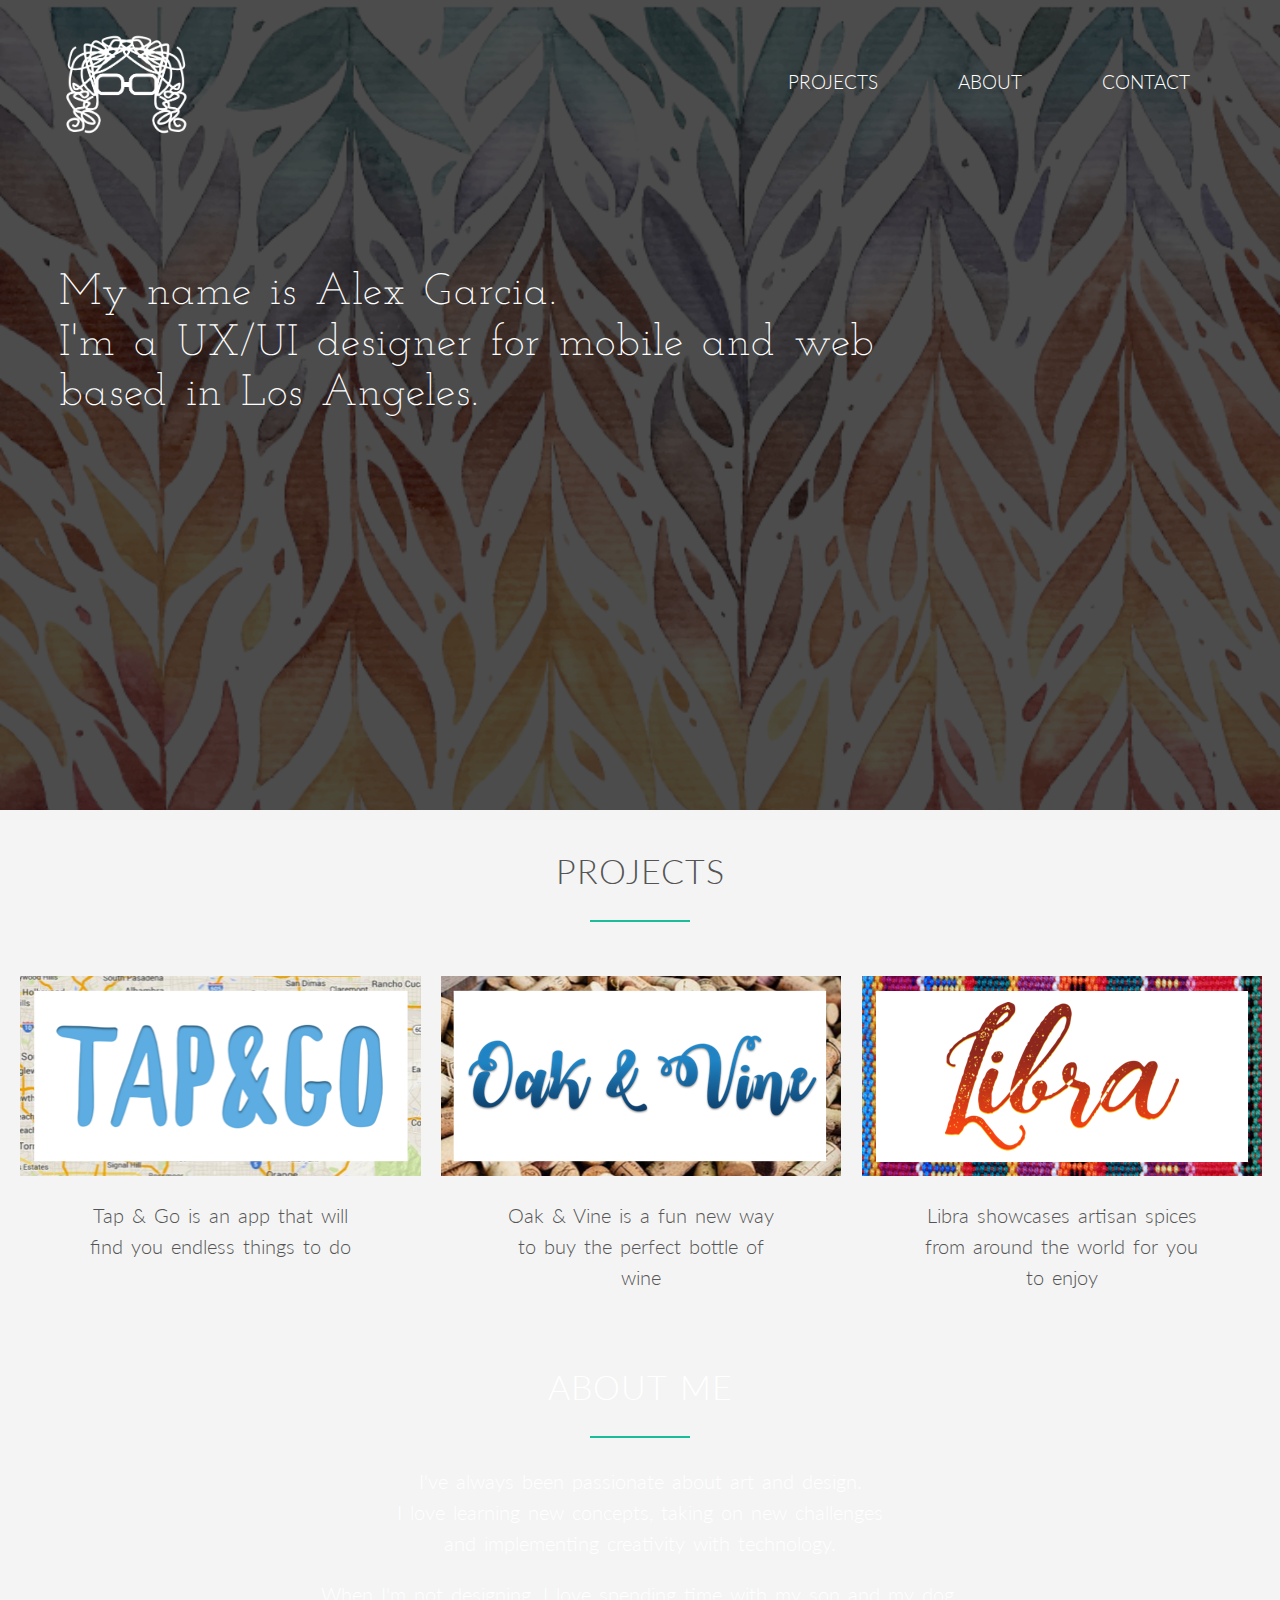
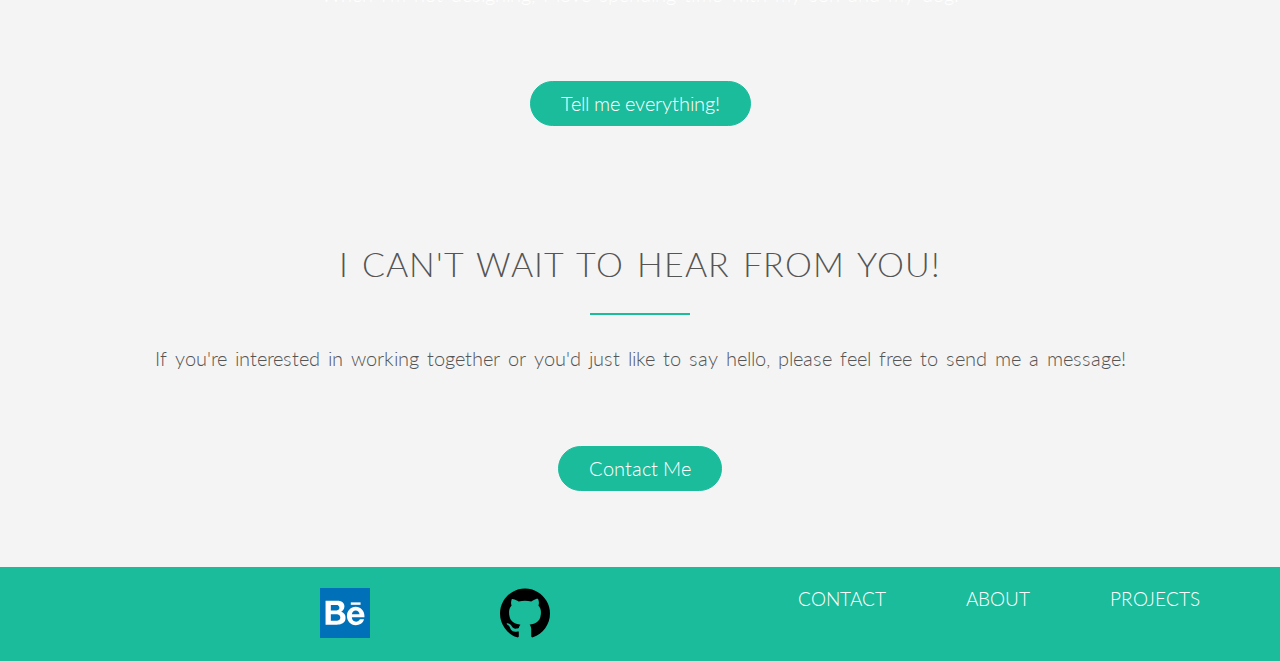
==== commit 51a56203: "about me responsive" ====
--- a/index.html
+++ b/index.html
@@ -9,6 +9,7 @@
     <link rel="stylesheet" type="text/css" href="styles/normalize.css">
     <link rel="stylesheet" type="text/css" href="styles/main.css">
     <link rel="stylesheet" type="text/css" href="styles/form.css"> 
+     <link rel="stylesheet" type="text/css" href="styles/queries.css">
     
     
     <!-- Fonts -->
@@ -51,7 +52,7 @@
     
     
     <!-- Projects -->
-    <div class="section group sub-nav">
+    <div id="projects" class="section group sub-nav">
         <div class="col span_12_of_12">
             <h2>Projects</h2>
         </div> 
@@ -93,7 +94,7 @@
             <h2>I can't wait to hear from you!</h2>
             <p> If you're interested in working together or you'd just like to say hello, please feel free to send me a message!</p>
             
-            <div style="text-align:center"><a href="contact.html" class="btn btn-full">Contact Me</a></div>
+            <div class="pad-btm" style="text-align:center"><a href="contact.html" class="btn btn-full">Contact Me</a></div>
         </div>
     </div>
     
@@ -120,95 +121,6 @@
 </html>
 
     
-   
-   <!-- 
-    <header>
-            <nav>
-                <div class="row">
-                    <a href="index.html"><img src="assets/alexface.png" alt="logo" class="logo"></a>
-                    <ul class="main-nav">
-                        <li><a href="#projects">Projects</a></li>
-                        <li><a href="about.html">About</a></li>
-                        <li><a href="contact.html">Contact</a></li>
-                    </ul>
-                </div>
-            </nav>          
-            
-        <div class="hero-text-box">
-            <h1>My name is Alex Garcia. <br> I'm a UX/UI Designer for mobile and web <br> based in Los Angeles.</h1>
-        </div>
-        
-    </header>
-        
-        <section  id="projects" class="section-projects">
-            <div class="row">
-                <h2>Projects</h2>
-            </div>
-            <div class="row">
-                <div class="col span-1-of-3">
-                    <div class="projects">
-                        <a href="tapgo.html"><img src="assets/tapgohover1.png"></a>
-                        <p class="summary">Tap & Go is an app that will find you endless things to do</p> 
-                    </div>
-                </div>     
-                
-                 <div class="col span-1-of-3">
-                    <div class="projects">
-                        <a href="oakvine.html"><img src="assets/oakvinehover1.png"></a>
-                        <p class="summary">Oak & Vine is a fun new way to buy the perfect bottle of wine</p> 
-                     </div>
-                </div>
-                
-                 <div class="col span-1-of-3">
-                    <div class="projects">
-                        <a href="libra.html"><img src="assets/librahover1.png"></a>
-                        <p class="summary">Libra showcases artisan spices from around the world for you to enjoy</p> 
-                        </div>
-                     </div>
-        </div>
-    </section>
-    
-        <section class="section-about" id="about">
-            <div class="row">
-                <h2>About Me</h2>
-            </div>
-            
-            <div class="row">
-                <p class="summary">I've always been passionate about art and design. <br>
-                    I love learning new concepts, taking on new challenges <br>
-                    and implementing creativity with technology.
-                </p> 
-                <p class="summary">When I'm not designing, I love spending time with my son and my dog.
-                </p> 
-                
-            </div>
-            <div class="padding-btm"><a href="about.html" class="btn btn-full">Tell me everything!</a></div>
-            </section>
-            
-            
-        <section id="contact" class="section-contact">
-            <div class="row">
-                <h2>I can't wait to hear from you!</h2>
-                <p> If you're interested in working together or you'd just like to say hello, please feel free to send me a message!</p>
-                <div class="padding-btm"><a href="contact.html" class="btn btn-full">Contact Me</a></div>
-            </div>
-        </section> 
-    
-        <section class="footer-section">
-            <div class="row">
-                  <ul class="footer-nav-ext">
-                    <li><a href="#" class="btn-app"><img src="assets/github.svg" alt="github"></a></li>
-                    <li><a href="#" class="btn-app"><img src="assets/behance.svg" alt="behance"></a></li>
-                </ul>
-                
-                    <ul class="footer-nav">
-                        <li><a href="#projects">Projects</a></li>
-                        <li><a href="about.html">About</a></li>
-                        <li><a href="contact.html">Contact</a></li>
-                    </ul>
-            </div>
-        </section>
--->
 
             
             
--- a/styles/main.css
+++ b/styles/main.css
@@ -32,7 +32,7 @@
 -------------------------*/
 
 .logo {
-    text-align: cneter;
+    text-align: center;
     max-width: 20%;
     max-height: auto;
     margin-top: 20px;
@@ -138,6 +138,20 @@
     background-attachment: fixed;
 }
 
+.nav-pages {
+            background-image: linear-gradient(rgba(0, 0, 0, 0.7), rgba(0, 0, 0, 0.7)), url(img/watercolor.png);
+            background-size: cover;
+            background-position: center;
+            height: 150px;
+            background-attachment: fixed;
+            background-repeat: no-repeat;
+            }
+
+
+.white {
+    background-color: white;
+}
+
 
 /*-------------------------
 BUTTONS
@@ -220,70 +234,74 @@
     display: block;
 }
 
-.footer-nav-ext li{
-    float: left; 
-    list-style: none;
-    display: inline;
-    margin-left: 20px;
-
-
-
-
-/*-------------------------
-MEDIA QUERIES
--------------------------*/
-
-@media screen and (min-width: 400px) {
-    h1 {
-        font-size: 150%;
-        margin-top: 1%;
-        text-align: center;
-    } 
-    
-    .bg-leaf-1 {
-        height: 70vh;
-    }
-    
-    .logo  {
-    width: 90%;
-    display: inline-block;
-    margin: 0 auto;
-    }
-    
-    
-    .footer-nav ul {
-        width: 100%;
-        text-align: center;
-        margin: 10px 0;
-        padding: 0;
-    }
-    
-    
-    .footer-nav li {
-        display: block;
-        padding: 10px;
-        background-color: red;
-    }
-    
-    
-    .main-nav {
-        list-style: none;
-        margin-top: 2%;
-        padding-left: 0px;
-        font-size: 100%;
-        text-align: center;
-        background-color: #16a085;
-        padding: 10px;
-        float: none;
-    }
-    
-    .main-nav li {
-        display: inline-block;
-        margin: 0px 15px;
-    }
-
-
-
+
+/*-------------------------
+FOOTER
+-------------------------*/
+/* GREEN COLOR: #16a085 */
+
+ul {     
+    padding:0;     
+    margin:0;   
+}    
+a {    
+    display:block;    
+    text-decoration: none;
+    
+}    
+li {    
+    display:block;     
+    float:left; 
+    
+}    
+li ul li {    
+    float:none;    
+}    
+li ul {    
+    display:none;     
+    position:absolute;     
+    z-index:1    
+}    
+li:hover ul {    
+    display:block;
+}    
+    
+/*DROPDOWN STYLING: */
+#menu {    
+    height:30px    
+}    
+#menu a {    
+    color:#16a085;     
+    padding:10px 15px 10px 15px;    
+}    
+#menu a:hover {    
+    color:#F4F4F4;    
+}    
+#menu li {    
+    background-color:#F4F4F4;     
+    border:solid 1px #16a085;      
+    margin-left:-1px; 
+    width: 200%;
+}    
+#menu li:hover {    
+    background-color: #16a085; 
+    transition: background-color 0.5s ease;
+}  
+
+/*-------------------------
+ABOUT
+-------------------------*/
+/* GREEN COLOR: #16a085 */
+
+
+.selfie {
+    height: 400px;
+    width: auto;
+    margin-left: 30%;
+    margin-top: 2.5%;
+    border-radius: 20%;
+    box-shadow: 2px 2px 10px #16a085;
+}
 
 
 
@@ -310,10 +328,6 @@
 
 
 
-/*-------------------------*/
-/*-- ABOUT ME      --------*/
-/*-------------------------
-
 
 .section-about {
     background-image: linear-gradient(rgba(0, 0, 0, 0.7), rgba(0, 0, 0, 0.7)), url(img/watercolor2.jpg);
@@ -340,55 +354,6 @@
     color: #fff;
     font-weight: 300;
 }
-
-/*-------------------------*/
-/*-- FOOTER       --------*/
-/*-------------------------
-
-
-.footer-section {
-    background-color: #1abc9c;
-    padding: 30px 0px;
-    
-}
-
-.footer-nav li {
-    float: right; 
-    list-style: none;
-    display: inline-block;
-    margin-right: 80px;
-}
-
-
-.footer-nav li a:link,
-.footer-nav li a:visited {
-    padding: 8px 0px;
-    color: #fff;
-    text-decoration: none;
-    text-transform: uppercase;
-    font-size: 95%;
-    font-weight: 300;
-    border-bottom: 2px solid transparent;
-    transition: border-bottom 0.2s;
-}
-
-.footer-nav li a:hover,
-.footer-nav li a:active {
-    border-bottom: 2px solid #555;
-}
-
-
-.footer-nav-ext li{
-    float: left; 
-    list-style: none;
-    display: inline;
-    margin-left: 20px;
-}
-
-
-/*-------------------------*/
-/*-- BUTTONS       --------*/
-/*-------------------------
 
 
 
@@ -568,14 +533,7 @@
 /*-------------------------
 /* GREEN COLOR: #16a085 
 
-.selfie {
-    height: 400px;
-    width: auto;
-    margin-left: 20%;
-    border-radius: 20%;
-    transform: rotate(-7deg);
-    box-shadow: 2px 2px 10px #16a085;
-}
+
 
 
 .alex-about {
@@ -585,58 +543,6 @@
 }
 
 
-/*-------------------------*/
-/*-- DROPDOWN MENU --------*/
-/*-------------------------*/
-/* GREEN COLOR: #16a085 
-
-ul {     
-    padding:0;     
-    margin:0;   
-}    
-a {    
-    display:block;    
-    text-decoration: none;
-    
-}    
-li {    
-    display:block;     
-    float:left; 
-    
-}    
-li ul li {    
-    float:none;    
-}    
-li ul {    
-    display:none;     
-    position:absolute;     
-    z-index:1    
-}    
-li:hover ul {    
-    display:block;
-}    
-    
-/*DROPDOWN STYLING:  
-#menu {    
-    height:30px    
-}    
-#menu a {    
-    color:#16a085;     
-    padding:10px 15px 10px 15px;    
-}    
-#menu a:hover {    
-    color:#F4F4F4;    
-}    
-#menu li {    
-    background-color:#F4F4F4;     
-    border:solid 1px #16a085;      
-    margin-left:-1px; 
-    width: 200%;
-}    
-#menu li:hover {    
-    background-color: #16a085; 
-    transition: background-color 0.5s ease;
-}  
 
 /*-------------------------*/
 /*-- CONTACT --------------*/
--- a/styles/queries.css
+++ b/styles/queries.css
@@ -0,0 +1,112 @@
+
+/* media queries */
+
+   @media screen and (max-width: 800px) {
+        
+    h1 {
+        font-size: 140%;
+        margin-top: 1%;
+        text-align: center;
+    } 
+       
+       
+    h2 {
+        font-size: 110%;    
+       }
+    
+    .bg-leaf-1 {
+        height: 100px;
+        background-attachment: local;
+        background-repeat: no-repeat;
+    }
+       
+    .bg-leaf-2 {
+        height: 150px;
+        background-attachment: local;
+        background-repeat: no-repeat;
+       }
+    
+    .logo  {
+        margin: 0 40%;
+        margin-left: 40%;
+    }
+     
+    .main-nav {
+        list-style: none;
+        margin-top: 2%;
+        padding-left: 0px;
+        font-size: 100%;
+        text-align: center;
+        background-color: #16a085;
+        padding: 10px;
+        float: none;
+    }
+    
+    .main-nav li {
+        display: inline-block;
+        margin: 0px 20px;
+     }
+       
+       
+      .main-nav li a:hover,
+      .main-nav li a:active {
+          border-bottom: 2px solid transparent;
+       } 
+       
+       
+       .pad-btm {
+           padding-bottom: 25px;
+       }
+       
+       .btn-app img {
+           padding-right: 40px;
+       }
+       
+       .footer-nav li {
+           float: right;
+           margin-right: 20px;
+           padding: 0px;
+       }
+       
+       
+       .nav-pages {
+            background-image: linear-gradient(rgba(0, 0, 0, 0.7), rgba(0, 0, 0, 0.7)), url(img/watercolor.png);
+            background-size: cover;
+            background-position: center;
+            height: 150px;
+            background-attachment: fixed;
+            background-repeat: no-repeat;
+            }
+       
+       
+       p {
+        font-size: 80%;
+        line-height: 150%;
+        font-weight: 300;
+        word-spacing: 3px;
+        padding: 0px 60px 0px 60px;
+        text-align: center;
+        color: #555;
+       }
+       
+       .selfie {
+           height: 200px;
+           margin-left: 30%;
+       }
+       
+       
+       
+       
+       
+       
+       
+       
+       
+       
+       
+       
+       
+       
+       
+       
+}
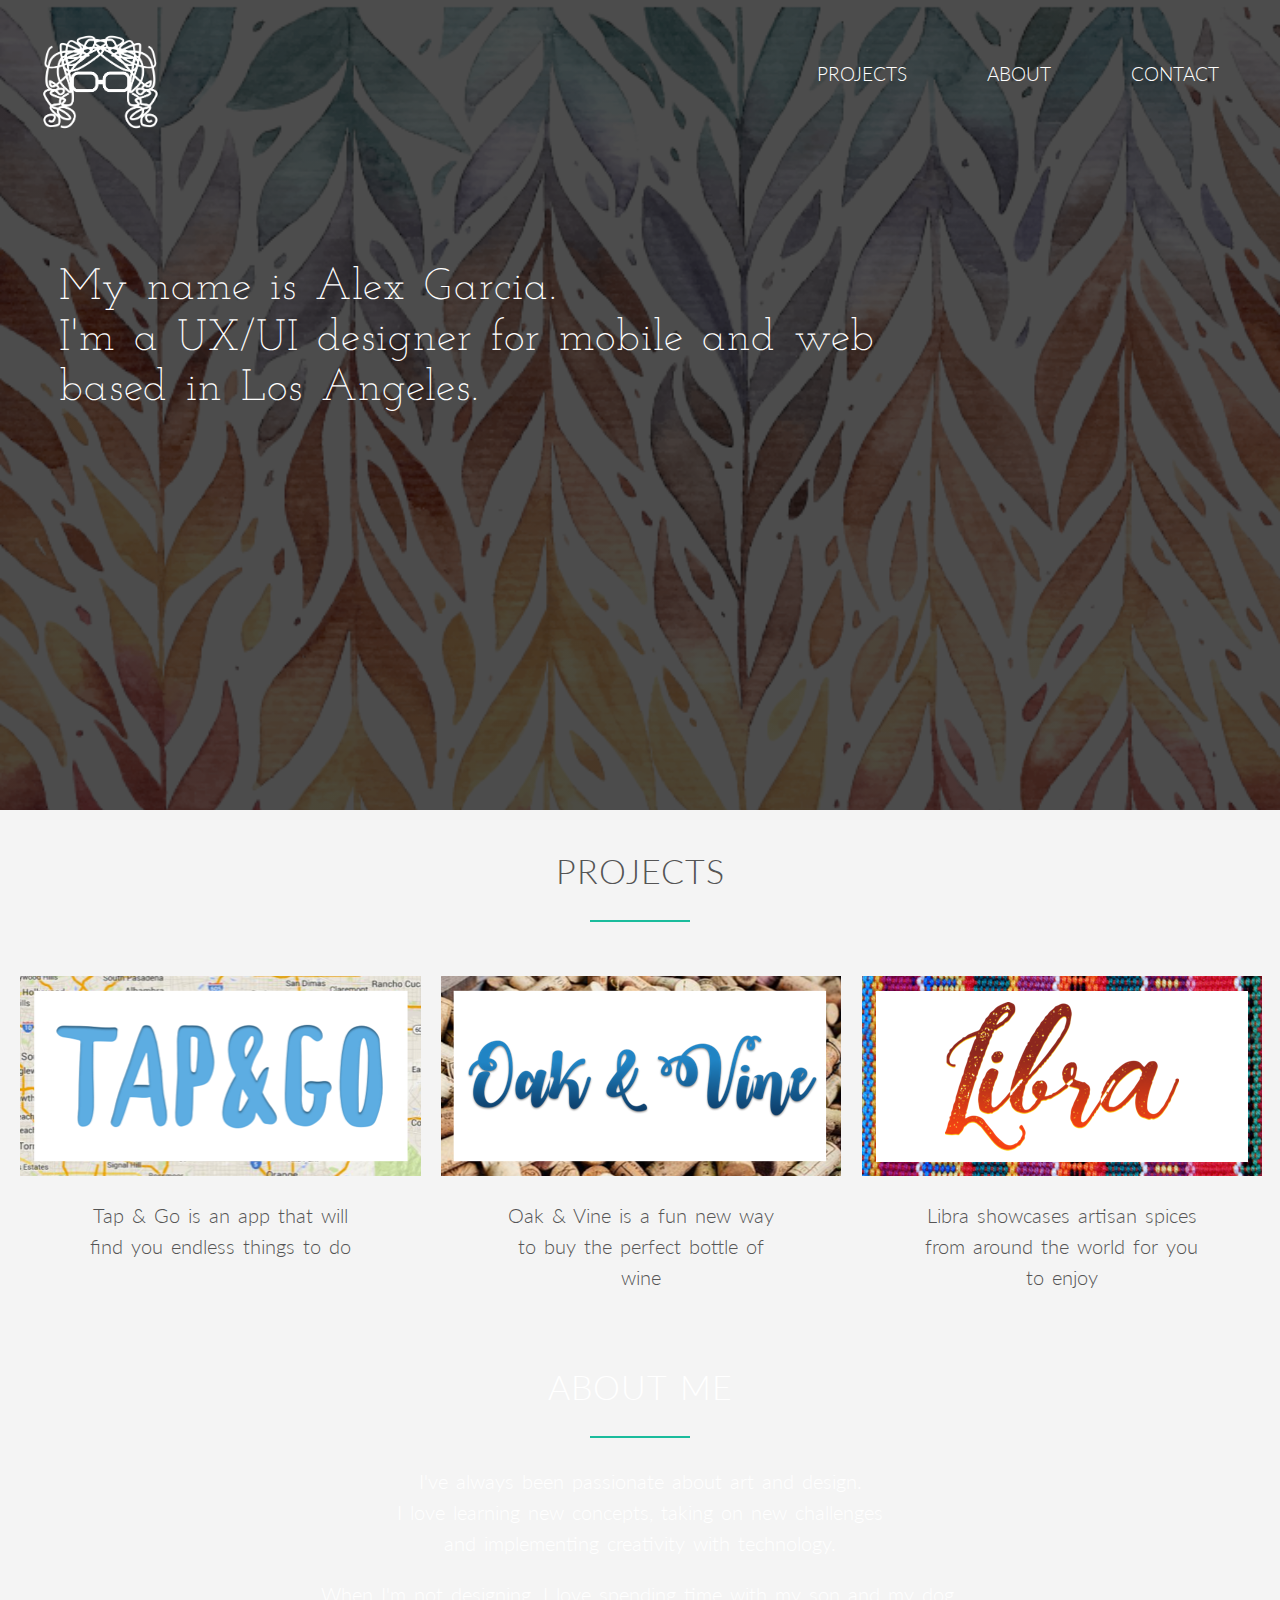
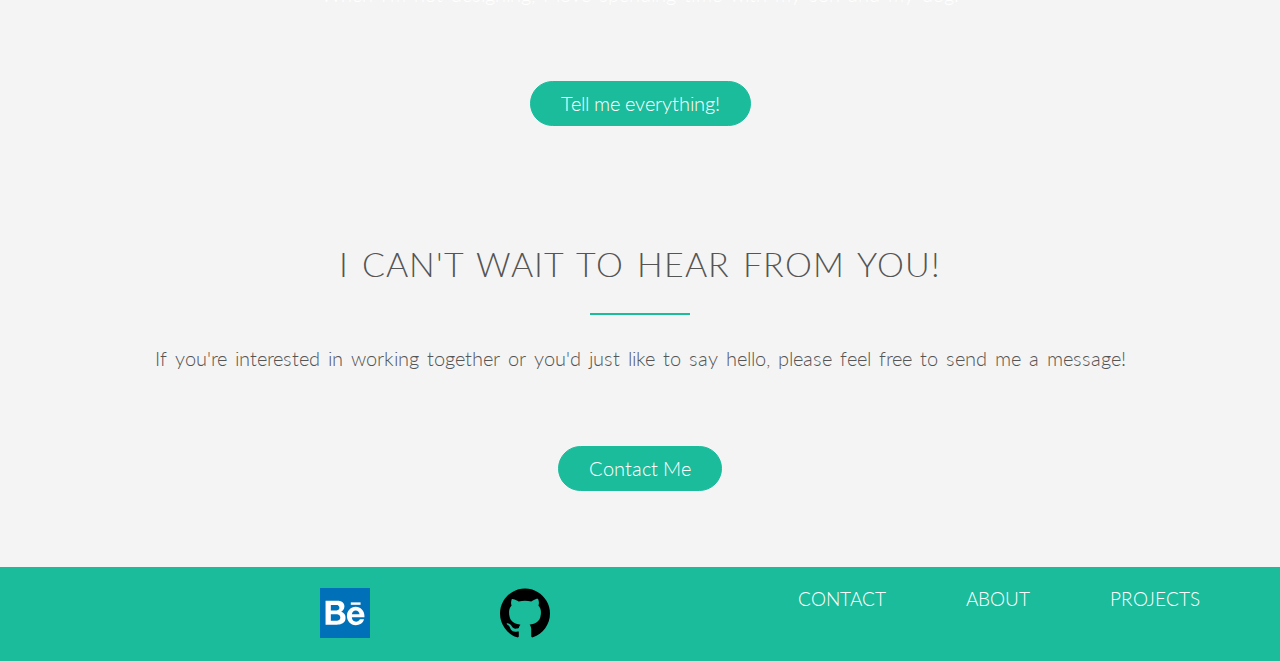
==== commit 54c9d62d: "fixed the nav menu" ====
--- a/index.html
+++ b/index.html
@@ -33,10 +33,10 @@
     <!-- Header & Navigation -->
     <header>
         <div class="section group bg-leaf-1">
-            <div class="col span_6_of_12">
+            <div class="col span_4_of_12">
                 <a href="index.html"><img id="logo" src="assets/alexface.png" alt="logo" class="logo"></a>
             </div>
-            <div class="col span_6_of_12">
+            <div class="col span_8_of_12">
                 <ul class="main-nav">
                     <li><a href="#projects">Projects</a></li>
                     <li><a href="about.html">About</a></li>
--- a/styles/main.css
+++ b/styles/main.css
@@ -33,7 +33,7 @@
 
 .logo {
     text-align: center;
-    max-width: 20%;
+    max-width: 30%;
     max-height: auto;
     margin-top: 20px;
     margin-left: 10%;
@@ -42,8 +42,8 @@
 .main-nav {
     float: right; 
     list-style: none;
-    margin-top: 8%;
-    padding-right: 8%;
+    margin-top: 5%;
+    padding-right: 1%;
 }
 
 .main-nav li {
--- a/styles/queries.css
+++ b/styles/queries.css
@@ -4,8 +4,8 @@
    @media screen and (max-width: 800px) {
         
     h1 {
-        font-size: 140%;
-        margin-top: 1%;
+        font-size: 110%;
+        margin-top: 3%;
         text-align: center;
     } 
        
@@ -13,38 +13,43 @@
     h2 {
         font-size: 110%;    
        }
+       
+       
+    h2:after {
+        margin-top: 15px;
+     }
     
     .bg-leaf-1 {
-        height: 100px;
-        background-attachment: local;
+        height: 400px;
+        background-attachment: scroll;
         background-repeat: no-repeat;
     }
        
     .bg-leaf-2 {
-        height: 150px;
-        background-attachment: local;
+        height: 440px;
+        background-attachment: scroll;
         background-repeat: no-repeat;
        }
     
     .logo  {
         margin: 0 40%;
-        margin-left: 40%;
+        margin-left: 35%;
     }
      
     .main-nav {
         list-style: none;
-        margin-top: 2%;
+        margin-top: 1%;
         padding-left: 0px;
-        font-size: 100%;
+        font-size: 80%;
         text-align: center;
-        background-color: #16a085;
-        padding: 10px;
-        float: none;
+        width: 100%;
+      
     }
-    
+ 
     .main-nav li {
-        display: inline-block;
-        margin: 0px 20px;
+        border: 1px solid #16a085;
+        width: 100%;
+        margin: 0px;
      }
        
        
@@ -73,7 +78,7 @@
             background-image: linear-gradient(rgba(0, 0, 0, 0.7), rgba(0, 0, 0, 0.7)), url(img/watercolor.png);
             background-size: cover;
             background-position: center;
-            height: 150px;
+            height: 250px;
             background-attachment: fixed;
             background-repeat: no-repeat;
             }
@@ -95,6 +100,11 @@
        }
        
        
+       li:hover ul {
+           width: 71%;
+       }
+       
+       
        
        
        
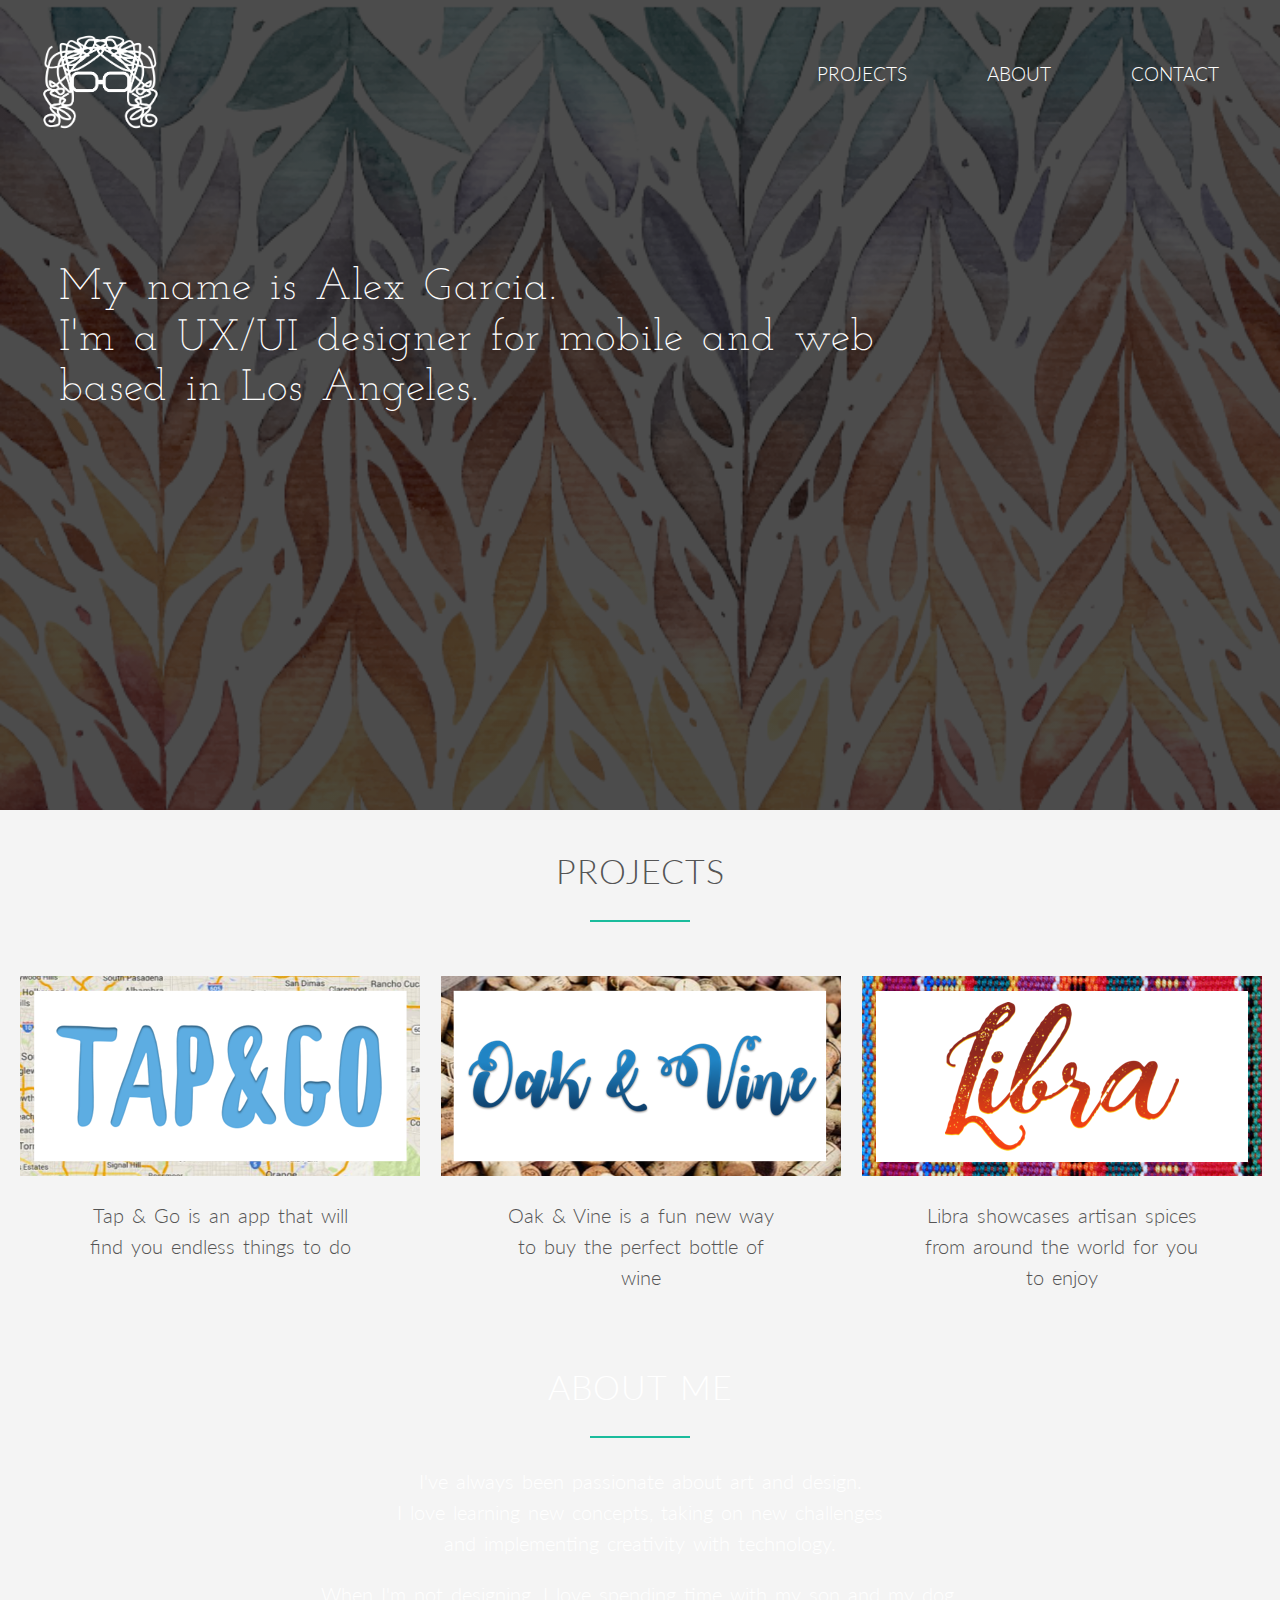
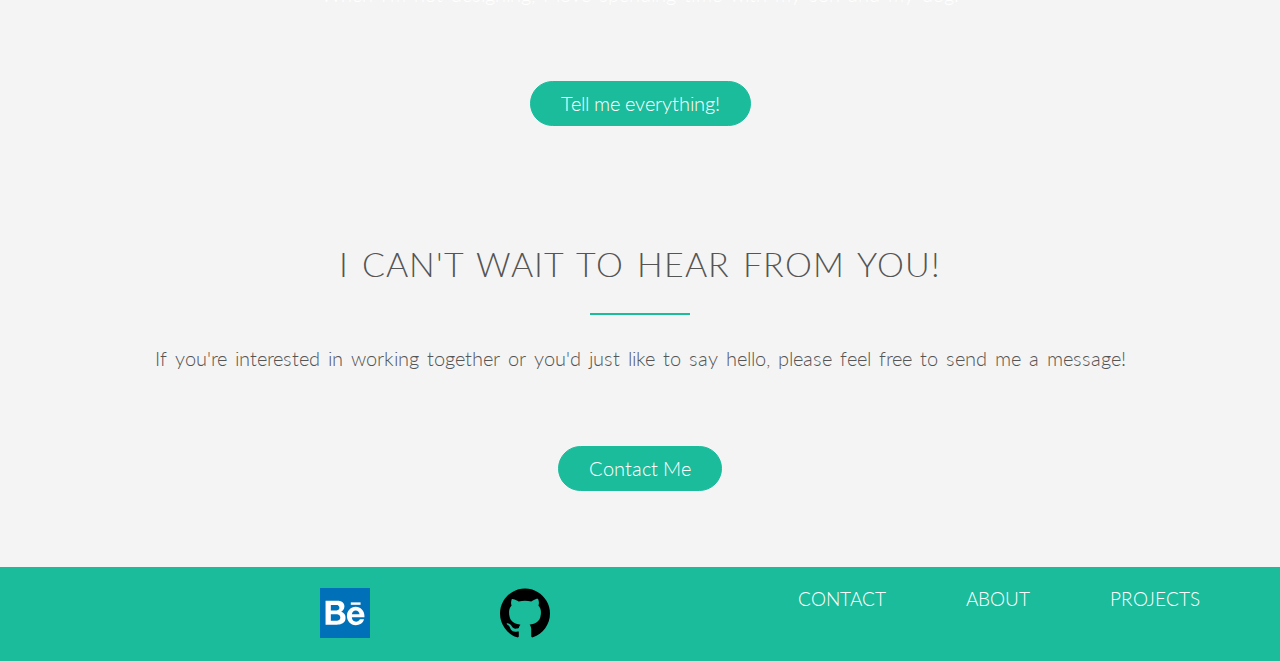
==== commit ef12f81d: "made tap & go responsive" ====
--- a/index.html
+++ b/index.html
@@ -46,7 +46,6 @@
             <div class="col span_12_of_12">
                 <h1>My name is Alex Garcia. <br> I'm a UX/UI designer for mobile and web <br> based in Los Angeles.</h1>
             </div>
-            
         </div>
     </header>
     
--- a/styles/main.css
+++ b/styles/main.css
@@ -16,16 +16,9 @@
     color: #532c4c;
 }
 
-img {
-    width: 100%;
-    height: auto;
-}
-
-a {
-    text-decoration: none;
-    color: #534c4c;
-}
-
+.white-txt {
+    color:white;
+}
 
 /*-------------------------
 NAVIGATION 
@@ -106,6 +99,16 @@
     margin-top: 30px;
 }
 
+h3 {
+    font-weight: 300;
+    text-transform: uppercase;
+    letter-spacing: 1px;
+    word-spacing: 3px;
+    font-size: 140%;
+    text-align: center;
+    color: #1abc9c;
+}
+
 
 p {
     font-size: 100%;
@@ -139,14 +142,26 @@
 }
 
 .nav-pages {
-            background-image: linear-gradient(rgba(0, 0, 0, 0.7), rgba(0, 0, 0, 0.7)), url(img/watercolor.png);
-            background-size: cover;
-            background-position: center;
-            height: 150px;
-            background-attachment: fixed;
-            background-repeat: no-repeat;
-            }
-
+     background-image: linear-gradient(rgba(0, 0, 0, 0.7), rgba(0, 0, 0, 0.7)), url(img/watercolor.png);
+     background-size: cover;
+     background-position: center;
+     height: 22vh;
+     background-attachment: fixed;
+     background-repeat: no-repeat;
+     }
+
+
+
+.tap-pages {
+     background-image: linear-gradient(rgba(0, 0, 0, 0.7), rgba(0, 0, 0, 0.7)), url(img/watercolor.png);
+     background-size: cover;
+     background-position: center;
+     height: 390vh;
+     background-attachment: fixed;
+     background-repeat: no-repeat;
+     }
+    
+}
 
 .white {
     background-color: white;
@@ -303,28 +318,28 @@
     box-shadow: 2px 2px 10px #16a085;
 }
 
-
-
-
+/*-------------------------
+TAP & GO
+-------------------------*/
+/* GREEN COLOR: #16a085 */
+
+
+.tap-hero {
+    background-color: #fff;
+    text-align: center;
+}
+
+.persona {
+    width: 60%;
+    height: auto;
+    padding-left: 20%;
+}
 
 
 
 
 
 /*
-
-h3 {
-    font-weight: 300;
-    text-transform: uppercase;
-    letter-spacing: 1px;
-    word-spacing: 3px;
-    font-size: 110%;
-    text-align: center;
-    color: #1abc9c;
-    margin-top: 12%;
-
-
-
 
 
 
@@ -361,41 +376,6 @@
 /*-- TAP & GO      --------*/
 /*-------------------------
 
-
-.nav-tap {
-    background-image: linear-gradient(rgba(0, 0, 0, 0.7), rgba(0, 0, 0, 0.7)), url(img/watercolor.png);
-    background-size: contain;
-    background-position: center;
-    height: 150px;
-    background-attachment: fixed;
-}
-
-.next-btn {
-    margin-top: -25px;
-    margin-bottom: 3%;
-}
-
-.btn-txt {
-    color: #1abc9c;
-    display: inline-block;
-    margin-left: 85%;
-}
-
-
-.next-section {
-    margin: -60px;
-}
-
-.tap-title h2:after {
-    display: block;
-    height: 2px;
-    background-color: transparent;
-    content: " ";
-    width: 100px;
-    margin: 0 auto;
-    margin-top: 30px;
-}
-
 .tap-hero {
     background-color: #fff;
     text-align: center;
@@ -439,11 +419,6 @@
     margin-top: -40px;
 }
 
-.persona {
-    width: 550px;
-    height: auto;
-    padding: 10px 0px 10px 0px;
-}
 
 
 /*-------------------------*/
--- a/styles/queries.css
+++ b/styles/queries.css
@@ -105,9 +105,24 @@
        }
        
        
+       img {
+           width: 75%;
+       }
        
        
+       h3 {
+           font-size: 90%;
+       }
        
+       
+       .persona {
+           width: 100%;
+           padding-left: 0;
+       }
+       
+       .tap-pages {
+          height: 310vh; 
+       }
        
        
        
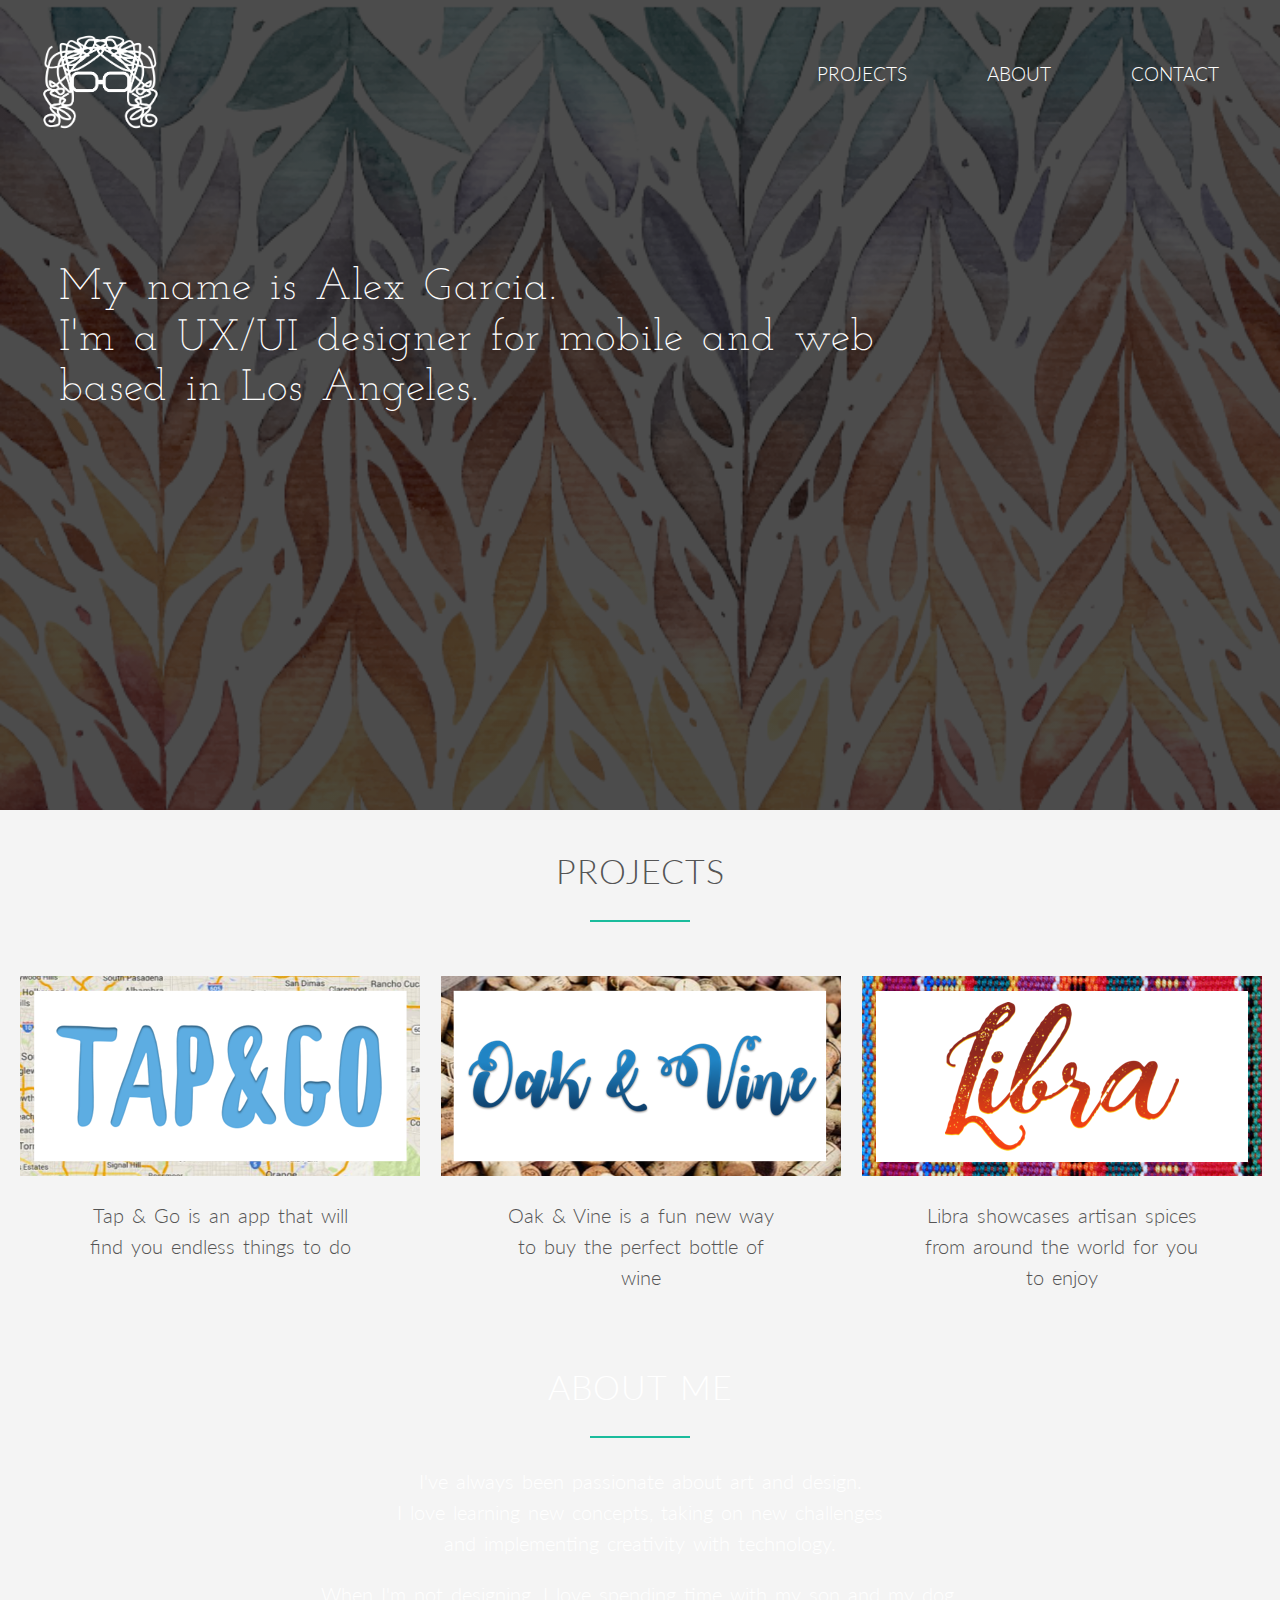
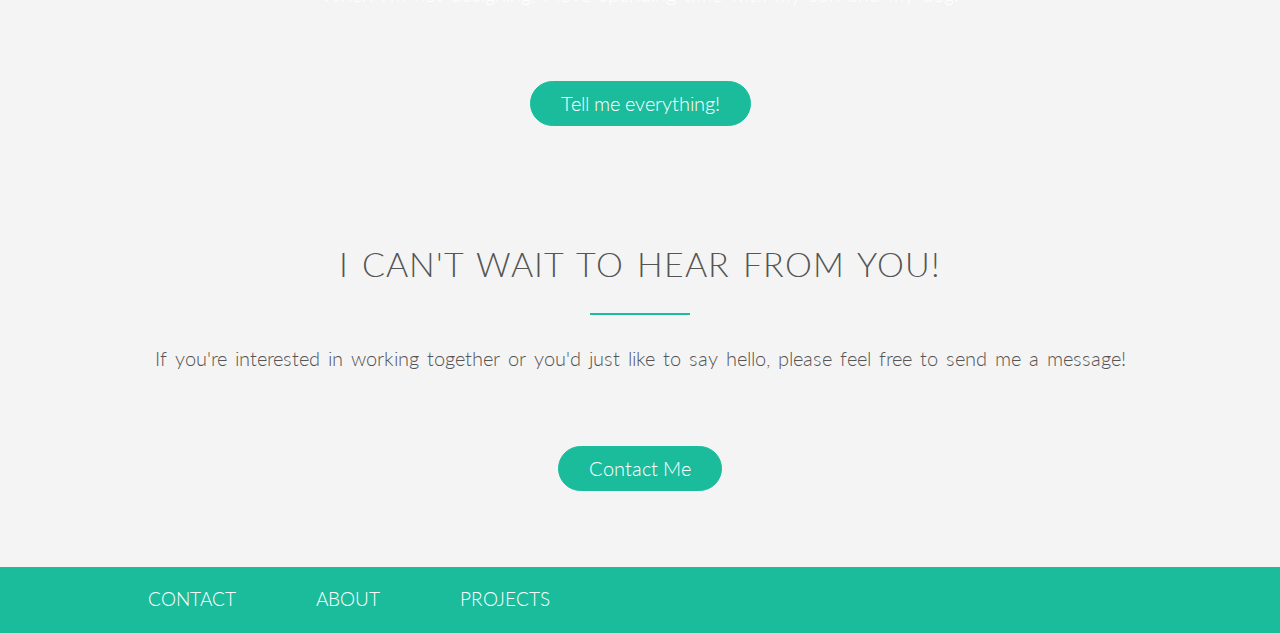
==== commit ba28673d: "fixed some issues" ====
--- a/index.html
+++ b/index.html
@@ -56,18 +56,18 @@
             <h2>Projects</h2>
         </div> 
         <div class="col span_4_of_12">
-                <a href="tapgo.html"><img src="assets/tapgohover1.png"></a>
+                <a href="tapgo.html"><img class="projects" src="assets/tapgohover1.png"></a>
                 <p>Tap & Go is an app that will find you endless things to do
                 </p> 
         </div>     
                 
         <div class="col span_4_of_12">
-                <a href="oakvine.html"><img src="assets/oakvinehover1.png"></a>
+                <a href="oakvine.html"><img class="projects" src="assets/oakvinehover1.png"></a>
                 <p>Oak & Vine is a fun new way to buy the perfect bottle of wine</p> 
             </div>
                 
         <div class="col span_4_of_12">
-                <a href="libra.html"><img src="assets/librahover1.png"></a>
+                <a href="libra.html"><img class="projects" src="assets/librahover1.png"></a>
                 <p>Libra showcases artisan spices from around the world for you to enjoy</p> 
         </div>
     </div>
@@ -97,15 +97,9 @@
         </div>
     </div>
     
-    
+        
     <!-- Footer -->
     <div class="section group footer-nav">
-            <div class="col span_6_of_12">
-                    <ul>
-                    <li><a href="#" class="btn-app"><img src="assets/github.svg" alt="github"></a></li>
-                    <li><a href="#" class="btn-app"><img src="assets/behance.svg" alt="behance"></a></li>
-                    </ul>
-            </div>
         
             <div class="col span_6_of_12">
                     <ul>
@@ -116,6 +110,10 @@
             </div>
         </div>
              
+    
+    
+    
+    
     </body>
 </html>
 
--- a/styles/main.css
+++ b/styles/main.css
@@ -1,9 +1,8 @@
 /*-------------------------
 GLOBAL STYLES 
 -------------------------*/
-
 html {
-    background-color: pink;
+    background-color: #fff;
     font-size: 20px;
 }
 
@@ -23,7 +22,6 @@
 /*-------------------------
 NAVIGATION 
 -------------------------*/
-
 .logo {
     text-align: center;
     max-width: 30%;
@@ -65,7 +63,6 @@
 /*-------------------------
 HEADERS & TEXT
 -------------------------*/
-
 h1 {
     font-family: 'Josefin Slab';
     margin-left: 3%;
@@ -77,7 +74,6 @@
     color: #FFF;
 }
 
-
 h2 {
     font-weight: 300;
     text-transform: uppercase;
@@ -87,7 +83,6 @@
     text-align: center;
     color: #555;
 }
-
 
 h2:after {
     display: block;
@@ -109,7 +104,6 @@
     color: #1abc9c;
 }
 
-
 p {
     font-size: 100%;
     line-height: 155%;
@@ -123,8 +117,6 @@
 /*-------------------------
 BACKGROUNDS
 -------------------------*/
-
-
 .bg-leaf-1 {
     background-image: linear-gradient(rgba(0, 0, 0, 0.7), rgba(0, 0, 0, 0.7)), url(img/watercolor.png);
     background-size: cover;
@@ -150,7 +142,23 @@
      background-repeat: no-repeat;
      }
 
-
+.screen {
+     background-image: url(img/oakheroimage.png);
+     background-size: cover;
+     background-position: center;
+     height: 50vh;
+     background-attachment: fixed;
+     background-repeat: no-repeat;
+     }
+
+.screen-libra {
+     background-image: url(img/libraheroimage.png);
+     background-size: cover;
+     background-position: center;
+     height: 50vh;
+     background-attachment: fixed;
+     background-repeat: no-repeat;
+     }
 
 .tap-pages {
      background-image: linear-gradient(rgba(0, 0, 0, 0.7), rgba(0, 0, 0, 0.7)), url(img/watercolor.png);
@@ -160,13 +168,34 @@
      background-attachment: fixed;
      background-repeat: no-repeat;
      }
-    
+
+.oak-pages {
+     background-image: linear-gradient(rgba(0, 0, 0, 0.7), rgba(0, 0, 0, 0.7)), url(img/watercolor.png);
+     background-size: cover;
+     background-position: center;
+     height: 130vh;
+     background-attachment: fixed;
+     background-repeat: no-repeat;
+     }
+
+.libra-pages {
+     background-image: linear-gradient(rgba(0, 0, 0, 0.7), rgba(0, 0, 0, 0.7)), url(img/watercolor.png);
+     background-size: cover;
+     background-position: center;
+     height: 220vh;
+     background-attachment: fixed;
+     background-repeat: no-repeat;
+     }
+
+
+.hero {
+    background-color: #fff;
+    text-align: center;
 }
 
 .white {
     background-color: white;
 }
-
 
 /*-------------------------
 BUTTONS
@@ -192,13 +221,11 @@
     color: #fff;
 }
 
-
 .btn-full:hover,
 .btn-full:active {
     border: 1px solid #16a085;
 }
     
-
 .btn:hover,
 .btn:active,
 input[type=submit]:hover,
@@ -210,11 +237,15 @@
 /*-------------------------
 FOOTER
 -------------------------*/
-
-.footer-nav {
+.footer-nav,
+.footer-nav-left {
     background-color: #1abc9c;
-    padding: 30px 0px;
-    
+    padding: 30px 0px; 
+}
+
+.footer-nav-left {
+    float: left;
+    margin-left: 30px;
 }
 
 .footer-nav li {
@@ -223,7 +254,6 @@
     display: inline-block;
     margin-right: 80px;
 }
-
 
 .footer-nav li a:link,
 .footer-nav li a:visited {
@@ -249,39 +279,42 @@
     display: block;
 }
 
-
 /*-------------------------
 FOOTER
 -------------------------*/
 /* GREEN COLOR: #16a085 */
-
 ul {     
     padding:0;     
     margin:0;   
-}    
+} 
+
 a {    
     display:block;    
     text-decoration: none;
-    
-}    
+}   
+
 li {    
     display:block;     
     float:left; 
-    
-}    
+}   
+
 li ul li {    
     float:none;    
-}    
+} 
+
 li ul {    
     display:none;     
     position:absolute;     
     z-index:1    
-}    
+} 
+
 li:hover ul {    
     display:block;
-}    
-    
-/*DROPDOWN STYLING: */
+}
+
+/*-------------------------
+DROPDOWN MENU
+-------------------------*/
 #menu {    
     height:30px    
 }    
@@ -307,8 +340,6 @@
 ABOUT
 -------------------------*/
 /* GREEN COLOR: #16a085 */
-
-
 .selfie {
     height: 400px;
     width: auto;
@@ -319,240 +350,17 @@
 }
 
 /*-------------------------
-TAP & GO
+PROJECT PAGES
 -------------------------*/
 /* GREEN COLOR: #16a085 */
-
-
-.tap-hero {
-    background-color: #fff;
-    text-align: center;
-}
-
 .persona {
     width: 60%;
     height: auto;
     padding-left: 20%;
 }
 
-
-
-
-
-/*
-
-
-
-
-.section-about {
-    background-image: linear-gradient(rgba(0, 0, 0, 0.7), rgba(0, 0, 0, 0.7)), url(img/watercolor2.jpg);
-    background-size: contain;
-    background-position: center;
-    height: 100;
-    background-attachment: fixed;
-}
-
-.section-about h2 {
-    color: #fff;
-    font-size: 170%;
-    text-align: center;
-    margin-bottom: 30px;
-    font-weight: 300;
-}
-
-.section-about h3 {
-    color: #fff;
-    font-size: 130%;
-}
-
-.section-about p {
-    color: #fff;
-    font-weight: 300;
-}
-
-
-
-/*-------------------------*/
-/*-- TAP & GO      --------*/
-/*-------------------------
-
-.tap-hero {
-    background-color: #fff;
-    text-align: center;
-}
-
-.tap-hero h2 {
-    margin-top: 60px;
-}
-
-.tap-screens {
-    margin-top: 40px;
-    background-color: #fff;
-    vertical-align: middle; 
-}
-
-.img3 {
-    margin-left: 140px;
-    resize: 180%
-}
-
-.tap-event {
-    margin-left: 120px;
-    width: 58%;
+.persona-libra {
+    width: 60%;
     height: auto;
-}
-
-.tap-case {
-    background-image: linear-gradient(rgba(0, 0, 0, 0.7), rgba(0, 0, 0, 0.7)), url(img/watercolor.png);
-    background-size: contain;
-    background-position: center;
-    height: 150;
-    background-attachment: fixed;
-    color: #fff;
-}
-
-.tap-sec-headers {
-    padding-bottom: 50px;
-}
-
-.tappy {
-    margin-top: -40px;
-}
-
-
-
-/*-------------------------*/
-/*-- OAK & VINE    --------*/
-/*-------------------------
-
-.oak-title h2:after {
-    display: block;
-    height: 2px;p
-    background-color: transparent;
-    content: " ";
-    width: 100px;
-    margin: 0 auto;
-    margin-top: 30px;
-}
-
-.oak-hero {
-    background-image: url(img/oakheroimage.png);
-    background-size: cover;
-    background-position: center;
-    height: 300px;
-    color: #fff;
-    
-}
-
-.oak-screens {
-    background-color: #fff;
-    vertical-align: middle; 
-}
-
-
-.oak-screens h3 {
-    margin: 60px 30px;
-}
-
-.oak-style img {
-    margin-top: 3%;
-    height: 450px;
-    width: auto;
-    margin-bottom: 3%;
-}
-
-.oak-style:last-child img {
-    margin-top: 30px;
-    height: auto;
-    width: 600px;
-    margin-left: 22%;
-}
-
-
-/*-------------------------*/
-/*-- LIBRA         --------*/
-/*-------------------------
-
-.libra-title {
-    background-color: #f4f4f4;
-    padding-top: 10px;
-    height: 180px;
-    text-align: center;
-}
-
-.libra-hero {
-    background-image: url(img/libraheroimage.png);
-    background-size: cover;
-    background-position: center;
-    height: 300px;
-    color: #fff;
-   
-}
-
-.libra-screens {
-    background-color: #f4f4f4;
-    vertical-align: middle; 
-}
-
-
-.libra-pkg {
-    margin-left: 22%;
-}
-
-.libra-style  {
-    padding: 40px;
-}
-
-/*-------------------------*/
-/*-- ABOUT         --------*/
-/*-------------------------
-/* GREEN COLOR: #16a085 
-
-
-
-
-.alex-about {
-    background-color: #fff;
-    vertical-align: middle; 
-    margin-top: 35px;
-}
-
-
-
-/*-------------------------*/
-/*-- CONTACT --------------*/
-/*-------------------------
-
-#fixed-footer .by .button {
-    display: none;
-}
-
-
-.section-contact {
-    background-color: #ffffff;
-}
-
-
-/*-------------------------*/
-/*-- MEDIA QUERIES --------*/
-/*-------------------------
-
-
-
-
-
-
-
-
-
-
-
-
-
-
-
-
-
-
-
-
+    margin-left: 30%;
+}
--- a/styles/form.css
+++ b/styles/form.css
@@ -74,740 +74,4 @@
     .span_1_of_12, .span_2_of_12, .span_3_of_12, .span_4_of_12, .span_5_of_12, .span_6_of_12, .span_7_of_12, .span_8_of_12, .span_9_of_12, .span_10_of_12, .span_11_of_12, .span_12_of_12 {
 	width: 100%; 
 	}
-}
-
-
-
-
-
-
-
-
-
-
-
-
-
-
-
-
-
-
-
-
-
-
-
-
-
-
-
-
-
-
-
-
-
-
-
-
-
-
-
-
-
-
-
-
-
-
-
-
-
-
-/*  SECTIONS  ============================================================================= 
-
-.section {
-	clear: both;
-	padding: 0px;
-	margin: 0px;
-}
-
-/*  GROUPING  ============================================================================= 
-
-.row {
-    zoom: 1; /* For IE 6/7 (trigger hasLayout) 
-}
-
-.row:before,
-.row:after {
-    content:"";
-    display:table;
-}
-.row:after {
-    clear:both;
-}
-
-/*  GRID COLUMN SETUP   ==================================================================== 
-
-.col {
-	display: block;
-	float:left;
-	margin: 1% 0 1% 1%;
-}
-
-.col:first-child { margin-left: 0; } /* all browsers except IE6 and lower */
-
-
-/*  REMOVE MARGINS AS ALL GO FULL WIDTH AT 480 PIXELS 
-
-@media only screen and (max-width: 480px) {
-	.col { 
-		/*margin: 1% 0 1% 0%;
-        margin: 0;
-	}
-}
-
-
-/*  GRID OF TWO   ============================================================================= 
-
-
-.span-2-of-2 {
-	width: 100%;
-}
-
-.span-1-of-2 {
-	width: 49.2%;
-}
-
-/*  GO FULL WIDTH AT LESS THAN 480 PIXELS 
-
-@media only screen and (max-width: 480px) {
-	.span-2-of-2 {
-		width: 100%; 
-	}
-	.span-1-of-2 {
-		width: 100%; 
-	}
-}
-
-
-/*  GRID OF THREE   ============================================================================= 
-	
-.span-3-of-3 {
-	width: 100%; 
-}
-
-.span-2-of-3 {
-	width: 66.13%; 
-}
-
-.span-1-of-3 {
-	width: 32.26%; 
-}
-
-
-/*  GO FULL WIDTH AT LESS THAN 480 PIXELS 
-
-@media only screen and (max-width: 480px) {
-	.span-3-of-3 {
-		width: 100%; 
-	}
-	.span-2-of-3 {
-		width: 100%; 
-	}
-	.span-1-of-3 {
-		width: 100%;
-	}
-}
-
-/*  GRID OF FOUR   ============================================================================= 
-
-	
-.span-4-of-4 {
-	width: 100%; 
-}
-
-.span-3-of-4 {
-	width: 74.6%; 
-}
-
-.span-2-of-4 {
-	width: 49.2%; 
-}
-
-.span-1-of-4 {
-	width: 23.8%; 
-}
-
-
-/*  GO FULL WIDTH AT LESS THAN 480 PIXELS 
-
-@media only screen and (max-width: 480px) {
-	.span-4-of-4 {
-		width: 100%; 
-	}
-	.span-3-of-4 {
-		width: 100%; 
-	}
-	.span-2-of-4 {
-		width: 100%; 
-	}
-	.span-1-of-4 {
-		width: 100%; 
-	}
-}
-
-
-/*  GRID OF FIVE   ============================================================================= 
-
-	
-.span-5-of-5 {
-	width: 100%;
-}
-
-.span-4-of-5 {
-  	width: 79.68%; 
-}
-
-.span-3-of-5 {
-  	width: 59.36%; 
-}
-
-.span-2-of-5 {
-  	width: 39.04%;
-}
-
-.span-1-of-5 {
-  	width: 18.72%;
-}
-
-
-/*  GO FULL WIDTH AT LESS THAN 480 PIXELS 
-
-@media only screen and (max-width: 480px) {
-	.span-5-of-5 {
-		width: 100%; 
-	}
-	.span-4-of-5 {
-		width: 100%; 
-	}
-	.span-3-of-5 {
-		width: 100%; 
-	}
-	.span-2-of-5 {
-		width: 100%; 
-	}
-	.span-1-of-5 {
-		width: 100%; 
-	}
-}
-
-
-/*  GRID OF SIX   ============================================================================= 
-
-
-.span-6-of-6 {
-	width: 100%;
-}
-
-.span-5-of-6 {
-  	width: 83.06%;
-}
-
-.span-4-of-6 {
-  	width: 66.13%;
-}
-
-.span-3-of-6 {
-  	width: 49.2%;
-}
-
-.span-2-of-6 {
-  	width: 32.26%;
-}
-
-.span-1-of-6 {
-  	width: 15.33%;
-}
-
-
-/*  GO FULL WIDTH AT LESS THAN 480 PIXELS 
-
-@media only screen and (max-width: 480px) {
-	.span-6-of-6 {
-		width: 100%; 
-	}
-	.span-5-of-6 {
-		width: 100%; 
-	}
-	.span-4-of-6 {
-		width: 100%; 
-	}
-	.span-3-of-6 {
-		width: 100%; 
-	}
-	.span-2-of-6 {
-		width: 100%; 
-	}
-	.span-1-of-6 {
-		width: 100%; 
-	}
-}
-
-
-
-/*  GRID OF SEVEN   ============================================================================= 
-
-
-.span-7-of-7 {
-	width: 100%;
-}
-
-.span-6-of-7 {
-	width: 85.48%;
-}
-
-.span-5-of-7 {
-  	width: 70.97%;
-}
-
-.span-4-of-7 {
-  	width: 56.45%;
-}
-
-.span-3-of-7 {
-  	width: 41.94%;
-}
-
-.span-2-of-7 {
-  	width: 27.42%;
-}
-
-.span-1-of-7 {
-  	width: 12.91%;
-}
-
-
-/*  GO FULL WIDTH AT LESS THAN 480 PIXELS 
-
-@media only screen and (max-width: 480px) {
-	.span-7-of-7 {
-		width: 100%; 
-	}
-	.span-6-of-7 {
-		width: 100%; 
-	}
-	.span-5-of-7 {
-		width: 100%; 
-	}
-	.span-4-of-7 {
-		width: 100%; 
-	}
-	.span-3-of-7 {
-		width: 100%; 
-	}
-	.span-2-of-7 {
-		width: 100%; 
-	}
-	.span-1-of-7 {
-		width: 100%; 
-	}
-}
-
-
-/*  GRID OF EIGHT   ============================================================================= 
-
-	
-.span-8-of-8 {
-	width: 100%;
-}
-
-.span-7-of-8 {
-	width: 87.3%; 
-}
-
-.span-6-of-8 {
-	width: 74.6%; 
-}
-
-.span-5-of-8 {
-	width: 61.9%; 
-}
-
-.span-4-of-8 {
-	width: 49.2%; 
-}
-
-.span-3-of-8 {
-	width: 36.5%;
-}
-
-.span-2-of-8 {
-	width: 23.8%; 
-}
-
-.span-1-of-8 {
-	width: 11.1%; 
-}
-
-
-/*  GO FULL WIDTH AT LESS THAN 480 PIXELS 
-
-@media only screen and (max-width: 480px) {
-	.span-8-of-8 {
-		width: 100%; 
-	}
-	.span-7-of-8 {
-		width: 100%; 
-	}
-	.span-6-of-8 {
-		width: 100%; 
-	}
-	.span-5-of-8 {
-		width: 100%; 
-	}
-	.span-4-of-8 {
-		width: 100%; 
-	}
-	.span-3-of-8 {
-		width: 100%; 
-	}
-	.span-2-of-8 {
-		width: 100%; 
-	}
-	.span-1-of-8 {
-		width: 100%; 
-	}
-}
-
-
-/*  GRID OF NINE   ============================================================================= 
-
-
-.span-9-of-9 {
-	width: 100%;
-}
-
-.span-8-of-9 {
-	width: 88.71%;
-}
-
-.span-7-of-9 {
-	width: 77.42%; 
-}
-
-.span-6-of-9 {
-	width: 66.13%; 
-}
-
-.span-5-of-9 {
-	width: 54.84%; 
-}
-
-.span-4-of-9 {
-	width: 43.55%; 
-}
-
-.span-3-of-9 {
-	width: 32.26%;
-}
-
-.span-2-of-9 {
-	width: 20.97%; 
-}
-
-.span-1-of-9 {
-	width: 9.68%; 
-}
-
-
-/*  GO FULL WIDTH AT LESS THAN 480 PIXELS 
-
-@media only screen and (max-width: 480px) {
-	.span-9-of-9 {
-		width: 100%; 
-	}
-	.span-8-of-9 {
-		width: 100%; 
-	}
-	.span-7-of-9 {
-		width: 100%; 
-	}
-	.span-6-of-9 {
-		width: 100%; 
-	}
-	.span-5-of-9 {
-		width: 100%; 
-	}
-	.span-4-of-9 {
-		width: 100%; 
-	}
-	.span-3-of-9 {
-		width: 100%; 
-	}
-	.span-2-of-9 {
-		width: 100%; 
-	}
-	.span-1-of-9 {
-		width: 100%; 
-	}
-}
-
-
-/*  GRID OF TEN   ============================================================================= 
-
-
-.span-10-of-10 {
-	width: 100%;
-}
-
-.span-9-of-10 {
-	width: 89.84%;
-}
-
-.span-8-of-10 {
-	width: 79.68%;
-}
-
-.span-7-of-10 {
-	width: 69.52%; 
-}
-
-.span-6-of-10 {
-	width: 59.36%; 
-}
-
-.span-5-of-10 {
-	width: 49.2%; 
-}
-
-.span-4-of-10 {
-	width: 39.04%; 
-}
-
-.span-3-of-10 {
-	width: 28.88%;
-}
-
-.span-2-of-10 {
-	width: 18.72%; 
-}
-
-.span-1-of-10 {
-	width: 8.56%; 
-}
-
-
-/*  GO FULL WIDTH AT LESS THAN 480 PIXELS 
-
-@media only screen and (max-width: 480px) {
-	.span-10-of-10 {
-		width: 100%; 
-	}
-	.span-9-of-10 {
-		width: 100%; 
-	}
-	.span-8-of-10 {
-		width: 100%; 
-	}
-	.span-7-of-10 {
-		width: 100%; 
-	}
-	.span-6-of-10 {
-		width: 100%; 
-	}
-	.span-5-of-10 {
-		width: 100%; 
-	}
-	.span-4-of-10 {
-		width: 100%; 
-	}
-	.span-3-of-10 {
-		width: 100%; 
-	}
-	.span-2-of-10 {
-		width: 100%; 
-	}
-	.span-1-of-10 {
-		width: 100%; 
-	}
-}
-
-
-/*  GRID OF ELEVEN   =============================================================================
-.span-11-of-11 {
-	width: 100%;
-}
-
-.span-10-of-11 {
-	width: 90.76%;
-}
-
-.span-9-of-11 {
-	width: 81.52%;
-}
-
-.span-8-of-11 {
-	width: 72.29%;
-}
-
-.span-7-of-11 {
-	width: 63.05%; 
-}
-
-.span-6-of-11 {
-	width: 53.81%; 
-}
-
-.span-5-of-11 {
-	width: 44.58%; 
-}
-
-.span-4-of-11 {
-	width: 35.34%; 
-}
-
-.span-3-of-11 {
-	width: 26.1%;
-}
-
-.span-2-of-11 {
-	width: 16.87%; 
-}
-
-.span-1-of-11 {
-	width: 7.63%; 
-}
-
-
-/*  GO FULL WIDTH AT LESS THAN 480 PIXELS 
-
-@media only screen and (max-width: 480px) {
-	.span-11-of-11 {
-		width: 100%; 
-	}
-	.span-10-of-11 {
-		width: 100%; 
-	}
-	.span-9-of-11 {
-		width: 100%; 
-	}
-	.span-8-of-11 {
-		width: 100%; 
-	}
-	.span-7-of-11 {
-		width: 100%; 
-	}
-	.span-6-of-11 {
-		width: 100%; 
-	}
-	.span-5-of-11 {
-		width: 100%; 
-	}
-	.span-4-of-11 {
-		width: 100%; 
-	}
-	.span-3-of-11 {
-		width: 100%; 
-	}
-	.span-2-of-11 {
-		width: 100%; 
-	}
-	.span-1-of-11 {
-		width: 100%; 
-	}
-}
-
-
-/*  GRID OF TWELVE   ============================================================================= 
-
-.span-12-of-12 {
-	width: 100%;
-}
-
-.span-11-of-12 {
-	width: 91.53%;
-}
-
-.span-10-of-12 {
-	width: 83.06%;
-}
-
-.span-9-of-12 {
-	width: 74.6%;
-}
-
-.span-8-of-12 {
-	width: 66.13%;
-}
-
-.span-7-of-12 {
-	width: 57.66%; 
-}
-
-.span-6-of-12 {
-	width: 49.2%; 
-}
-
-.span-5-of-12 {
-	width: 40.73%; 
-}
-
-.span-4-of-12 {
-	width: 32.26%; 
-}
-
-.span-3-of-12 {
-	width: 23.8%;
-}
-
-.span-2-of-12 {
-	width: 15.33%; 
-}
-
-.span-1-of-12 {
-	width: 6.86%; 
-}
-
-
-/*  GO FULL WIDTH AT LESS THAN 480 PIXELS 
-
-@media only screen and (max-width: 480px) {
-	.span-12-of-12 {
-		width: 100%; 
-	}
-	.span-11-of-12 {
-		width: 100%; 
-	}
-	.span-10-of-12 {
-		width: 100%; 
-	}
-	.span-9-of-12 {
-		width: 100%; 
-	}
-	.span-8-of-12 {
-		width: 100%; 
-	}
-	.span-7-of-12 {
-		width: 100%; 
-	}
-	.span-6-of-12 {
-		width: 100%; 
-	}
-	.span-5-of-12 {
-		width: 100%; 
-	}
-	.span-4-of-12 {
-		width: 100%; 
-	}
-	.span-3-of-12 {
-		width: 100%; 
-	}
-	.span-2-of-12 {
-		width: 100%; 
-	}
-	.span-1-of-12 {
-		width: 100%; 
-	}
 }--- a/styles/queries.css
+++ b/styles/queries.css
@@ -1,137 +1,165 @@
+/*-------------------------
+PHONES
+-------------------------*/
 
-/* media queries */
+/* GLOBAL */ 
 
-   @media screen and (max-width: 800px) {
+@media screen and (max-width: 767px) {
         
-    h1 {
-        font-size: 110%;
-        margin-top: 3%;
-        text-align: center;
-    } 
+h1 {
+    font-size: 138%;
+    margin-top: 2%;
+    text-align: center;
+    margin-left: 0px;
+} 
        
        
-    h2 {
-        font-size: 110%;    
-       }
+h2 {
+    font-size: 110%;    
+}
        
        
-    h2:after {
-        margin-top: 15px;
-     }
+h2:after {
+    margin-top: 15px;
+}
     
-    .bg-leaf-1 {
-        height: 400px;
-        background-attachment: scroll;
-        background-repeat: no-repeat;
-    }
+h3 {
+    font-size: 90%;
+}
+
+.logo  {
+    margin: 0 40%;
+    margin-left: 35%;
+}
+    
+p {
+    font-size: 80%;
+    line-height: 150%;
+    font-weight: 300;
+    word-spacing: 3px;
+    padding: 0px 60px 0px 60px;
+    text-align: center;
+    color: #555;
+}
+    
+li:hover ul {
+    width: 71%;
+}
+    
+img {
+    width: 75%;
+}
+    
+/* BACKGROUNDS */ 
+      
+.bg-leaf-1 {
+    height: 400px;
+    background-attachment: scroll;
+    background-repeat: no-repeat;
+}
        
-    .bg-leaf-2 {
-        height: 440px;
-        background-attachment: scroll;
-        background-repeat: no-repeat;
-       }
+.bg-leaf-2 {
+    height: 440px;
+    background-attachment: scroll;
+    background-repeat: no-repeat;
+}
     
-    .logo  {
-        margin: 0 40%;
-        margin-left: 35%;
-    }
-     
-    .main-nav {
-        list-style: none;
-        margin-top: 1%;
-        padding-left: 0px;
-        font-size: 80%;
-        text-align: center;
-        width: 100%;
-      
-    }
+/* NAVIGATION */
+
+.main-nav {
+    list-style: none;
+    margin-top: 1%;
+    padding-left: 0px;
+    font-size: 80%;
+    text-align: center;
+    width: 100%;
+}
  
-    .main-nav li {
-        border: 1px solid #16a085;
-        width: 100%;
-        margin: 0px;
-     }
+.main-nav li {
+    border: 1px solid #16a085;
+    width: 101%;
+    margin: 0px;
+}
+    
+.nav-pages {
+    background-image: linear-gradient(rgba(0, 0, 0, 0.7), rgba(0, 0, 0, 0.7)), url(img/watercolor.png);
+    background-size: cover;
+    background-position: center;
+    height: 250px;
+    background-attachment: fixed;
+    background-repeat: no-repeat;
+}
        
+.main-nav li a:hover,
+.main-nav li a:active {
+    border-bottom: 2px solid transparent;
+} 
+    
+/* PAGE SPECIFIC */
+           
+.pad-btm {
+    padding-bottom: 25px;
+}
+    
+.selfie {
+    height: 200px;
+    margin-left: 30%;
+}
+    
+.projects {
+    width: 100%;
+}
+    
+.persona {
+    width: 100%;
+    padding-left: 0;
+}
+    
+.tap-pages {
+    height: 300vh; 
+    background-color: #063027;
+    background-image: none;
+}
        
-      .main-nav li a:hover,
-      .main-nav li a:active {
-          border-bottom: 2px solid transparent;
-       } 
+.oak-pages {
+    height: 85vh; 
+    background-color: #063027;
+    background-image: none;
+}
        
+.persona-libra {
+    width: 60%;
+    margin-left: 25%;
+    margin-top: 10%;
+}
+    
+.libra-pages {
+    height: 185vh; 
+    background-color: #063027;
+    background-image: none;
+}
+    
+.screen {
+    background-attachment:scroll;
+    height: 20vh;
+}
+    
+.screen-libra {
+    background-attachment:scroll;
+    height: 20vh;
+}
+    
+/* BUTTONS */
        
-       .pad-btm {
-           padding-bottom: 25px;
-       }
+.btn-app img {
+    padding-right: 40px;
+}
        
-       .btn-app img {
-           padding-right: 40px;
-       }
-       
-       .footer-nav li {
-           float: right;
-           margin-right: 20px;
-           padding: 0px;
-       }
-       
-       
-       .nav-pages {
-            background-image: linear-gradient(rgba(0, 0, 0, 0.7), rgba(0, 0, 0, 0.7)), url(img/watercolor.png);
-            background-size: cover;
-            background-position: center;
-            height: 250px;
-            background-attachment: fixed;
-            background-repeat: no-repeat;
-            }
-       
-       
-       p {
-        font-size: 80%;
-        line-height: 150%;
-        font-weight: 300;
-        word-spacing: 3px;
-        padding: 0px 60px 0px 60px;
-        text-align: center;
-        color: #555;
-       }
-       
-       .selfie {
-           height: 200px;
-           margin-left: 30%;
-       }
-       
-       
-       li:hover ul {
-           width: 71%;
-       }
-       
-       
-       img {
-           width: 75%;
-       }
-       
-       
-       h3 {
-           font-size: 90%;
-       }
-       
-       
-       .persona {
-           width: 100%;
-           padding-left: 0;
-       }
-       
-       .tap-pages {
-          height: 310vh; 
-       }
-       
-       
-       
-       
-       
-       
-       
-       
-       
-       
-       
+.footer-nav li {
+    float: right;
+    margin-right: 20px;
+    padding: 0px;
 }
+    
+}
+ 
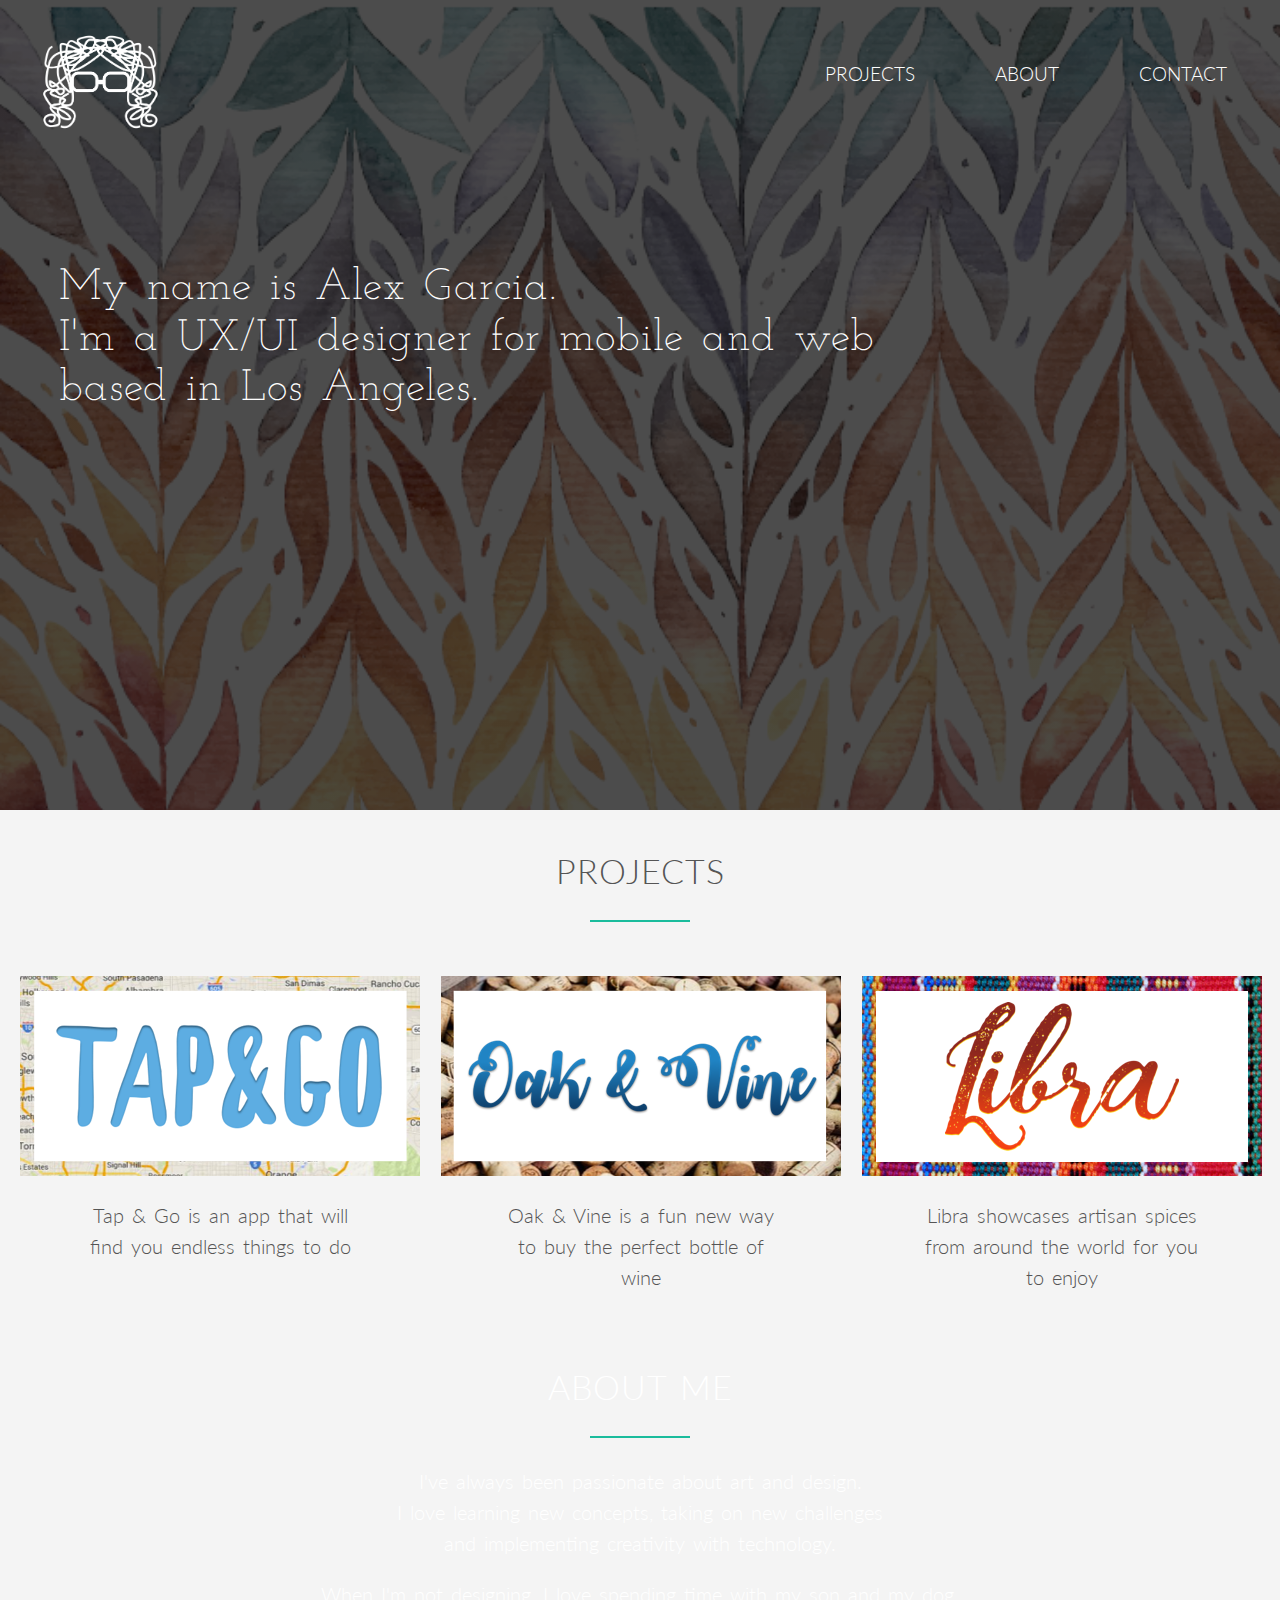
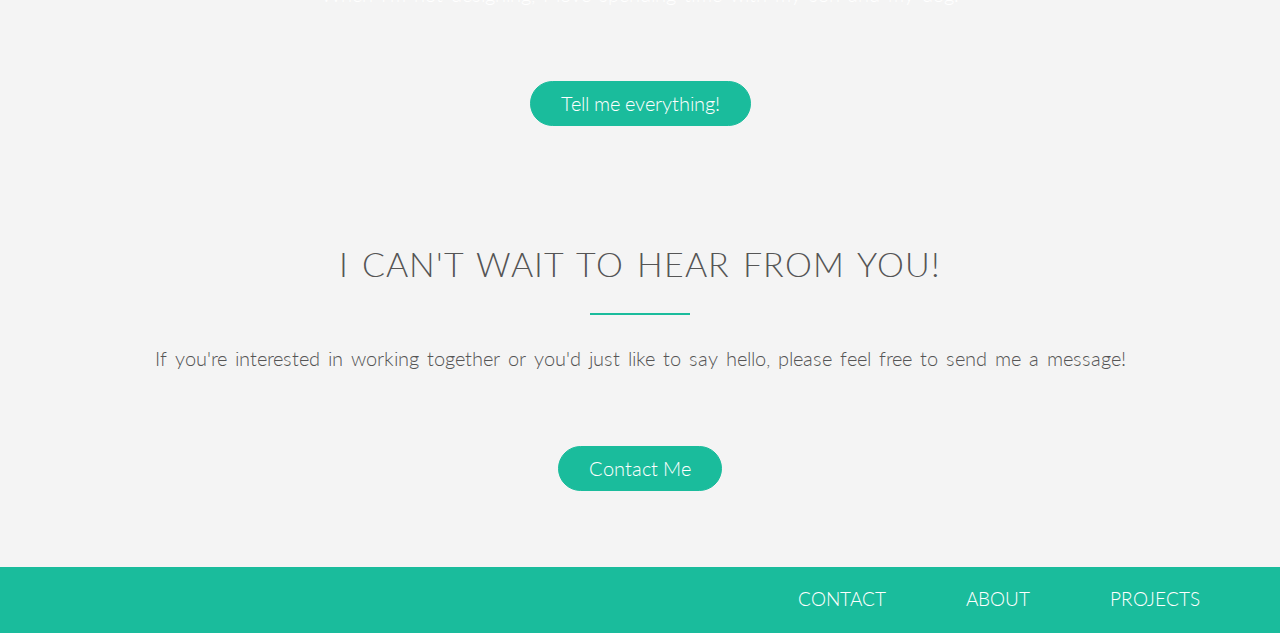
==== commit ae642606: "fixed footer issue" ====
--- a/index.html
+++ b/index.html
@@ -101,7 +101,7 @@
     <!-- Footer -->
     <div class="section group footer-nav">
         
-            <div class="col span_6_of_12">
+            <div class="col span_12_of_12">
                     <ul>
                         <li><a href="#projects">Projects</a></li>
                         <li><a href="about.html">About</a></li>
--- a/styles/main.css
+++ b/styles/main.css
@@ -4,6 +4,7 @@
 html {
     background-color: #fff;
     font-size: 20px;
+    overflow-x: hidden;
 }
 
 body {
@@ -13,10 +14,16 @@
     font-family: 'Lato', 'Arial', sans-serif;
     font-weight: 300;
     color: #532c4c;
+    overflow-x: hidden;
 }
 
 .white-txt {
     color:white;
+}
+
+.display {
+    display:flex;
+    justify-content: center;
 }
 
 /*-------------------------
@@ -34,7 +41,6 @@
     float: right; 
     list-style: none;
     margin-top: 5%;
-    padding-right: 1%;
 }
 
 .main-nav li {
--- a/styles/queries.css
+++ b/styles/queries.css
@@ -4,7 +4,11 @@
 
 /* GLOBAL */ 
 
-@media screen and (max-width: 767px) {
+    @media screen and (max-width: 767px) {
+        
+html {
+    overflow-x: hidden;
+}
         
 h1 {
     font-size: 138%;
@@ -12,7 +16,10 @@
     text-align: center;
     margin-left: 0px;
 } 
-       
+
+.desktop-only {
+    display: none !important;     
+}
        
 h2 {
     font-size: 110%;    
@@ -77,7 +84,7 @@
  
 .main-nav li {
     border: 1px solid #16a085;
-    width: 101%;
+    width: 100%;
     margin: 0px;
 }
     
@@ -86,7 +93,7 @@
     background-size: cover;
     background-position: center;
     height: 250px;
-    background-attachment: fixed;
+    background-attachment: scroll;
     background-repeat: no-repeat;
 }
        
@@ -108,6 +115,8 @@
     
 .projects {
     width: 100%;
+    display: flex;
+    justify-content: center;
 }
     
 .persona {
@@ -119,6 +128,7 @@
     height: 300vh; 
     background-color: #063027;
     background-image: none;
+    background-attachment: scroll;
 }
        
 .oak-pages {
@@ -159,7 +169,7 @@
     float: right;
     margin-right: 20px;
     padding: 0px;
-}
+} 
     
 }
  
